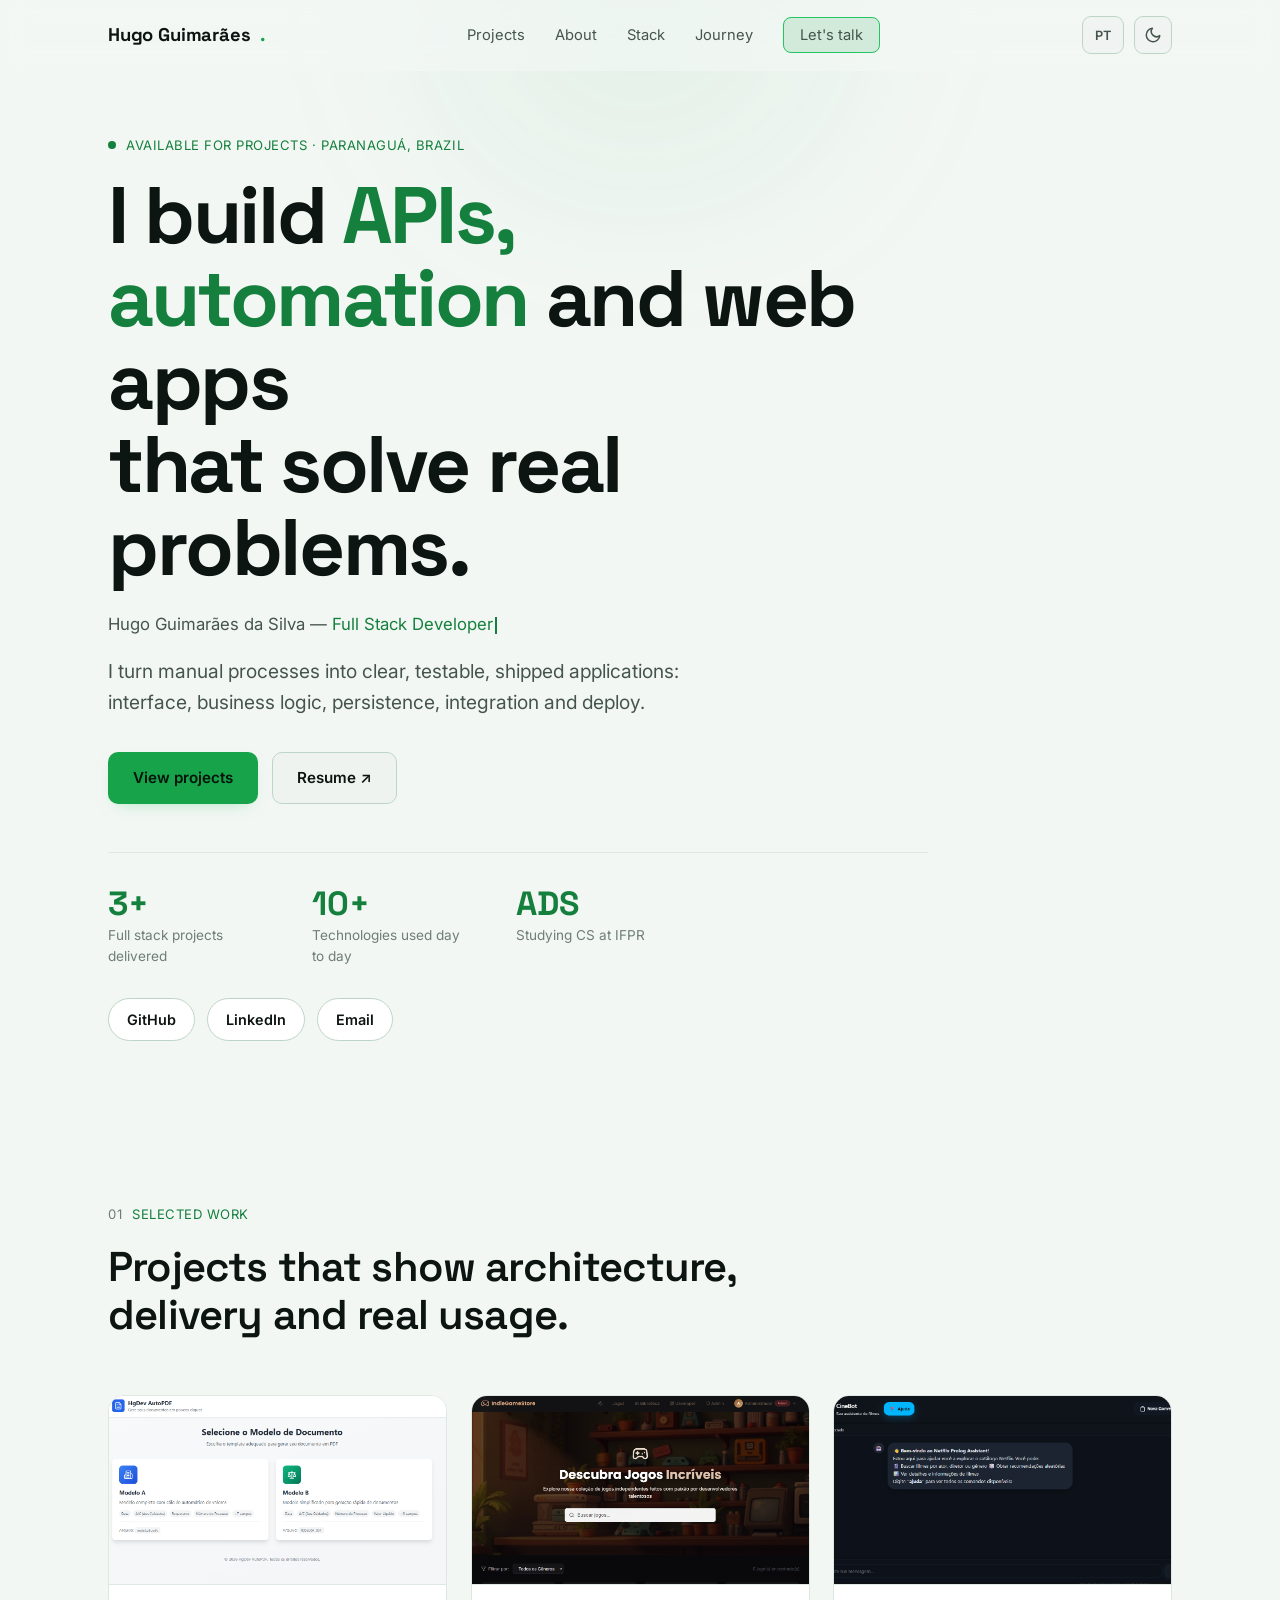
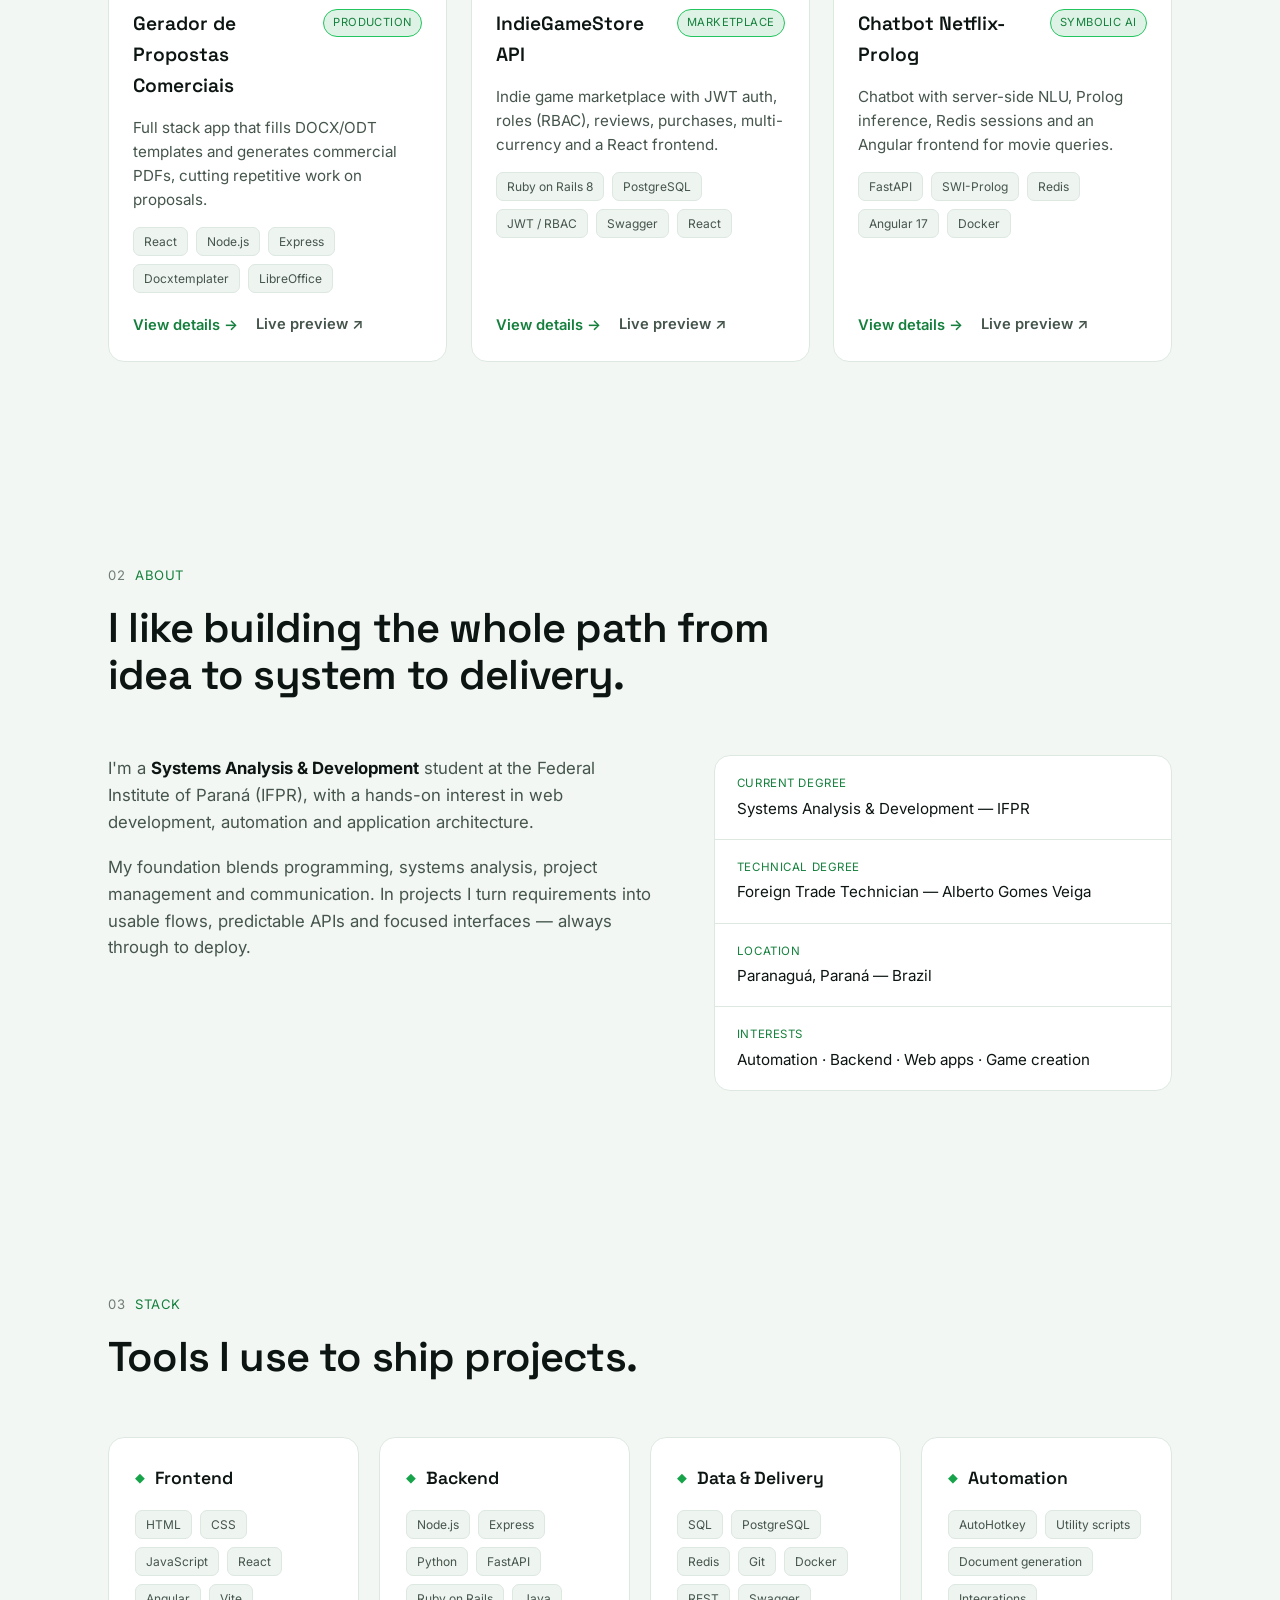
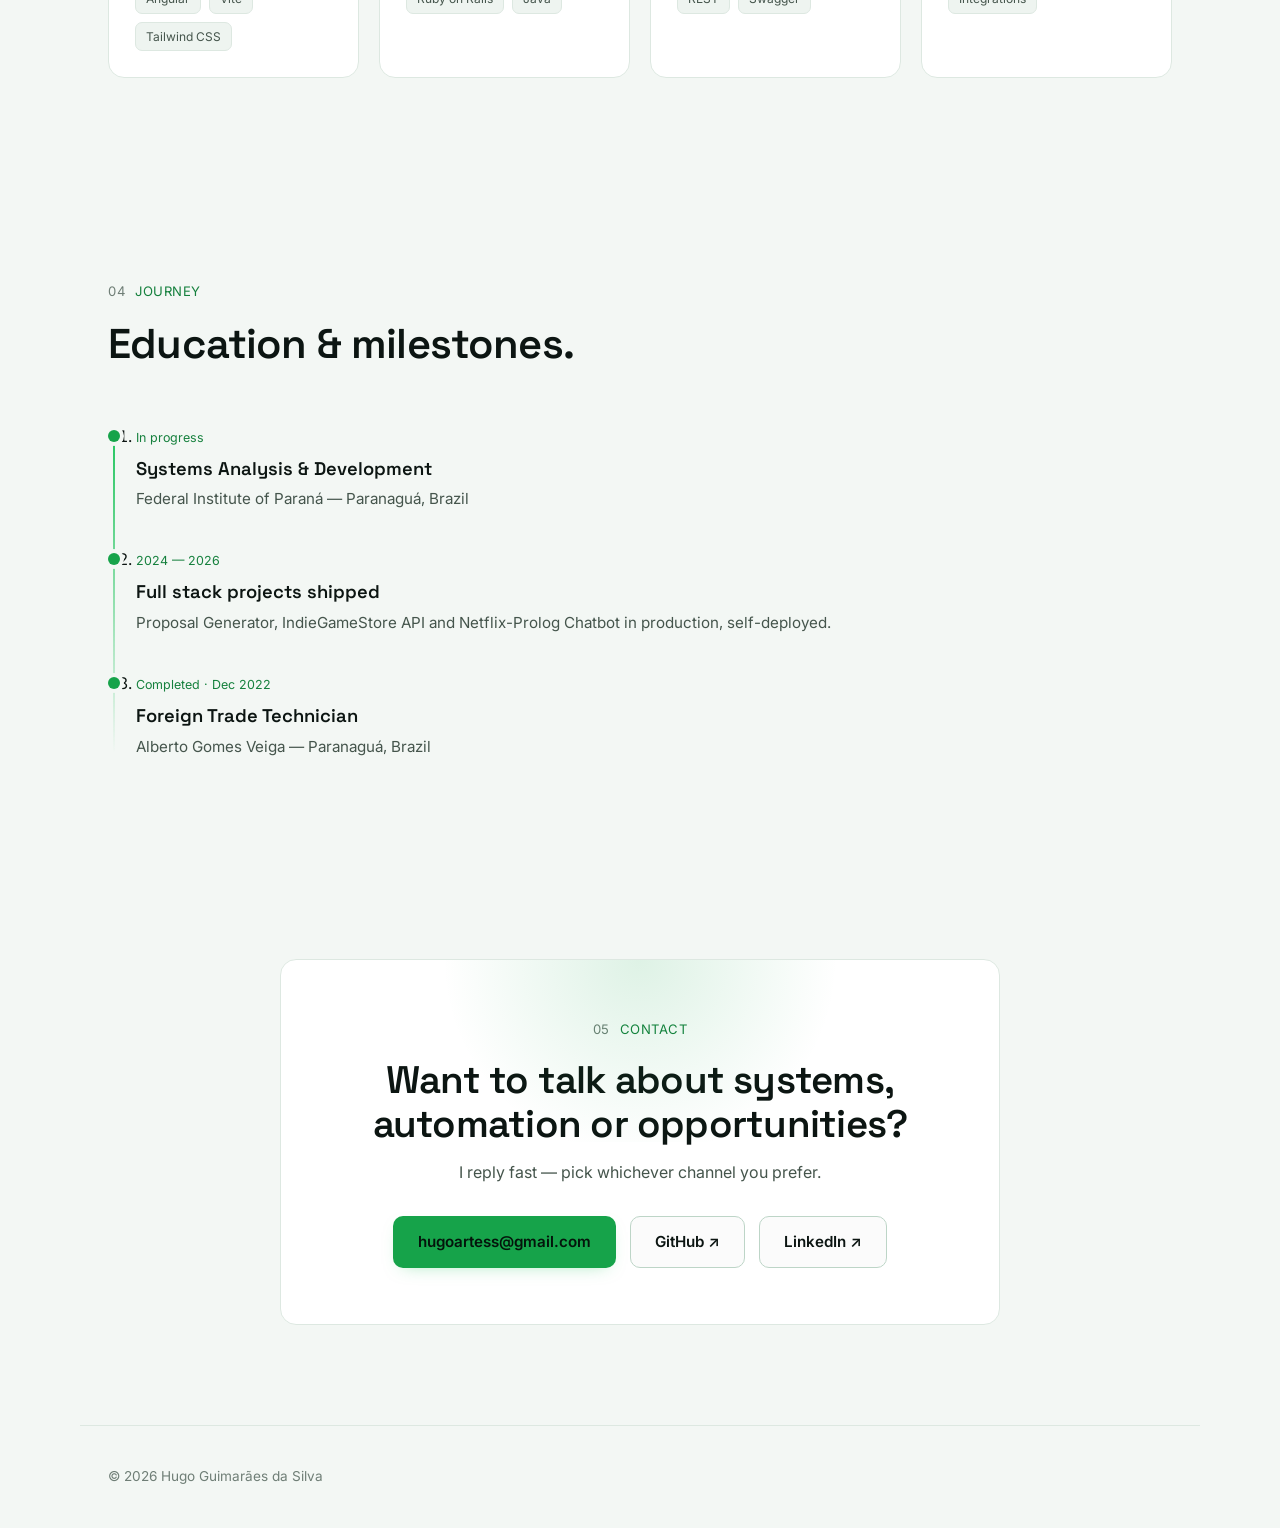
==== index.html @ 08455994 "feat: professional redesign — case studies, theme + i18n, refined visuals - Project case-study modal" ====
<!DOCTYPE html>
<html lang="pt-BR">
<head>
    <meta charset="UTF-8">
    <meta name="viewport" content="width=device-width, initial-scale=1.0">
    <meta name="description" content="Portfólio de Hugo Guimarães da Silva, desenvolvedor full stack focado em sistemas web, automação, APIs e projetos com arquitetura real e deploy.">
    <meta name="theme-color" content="#0a0f0c">
    <meta property="og:title" content="Hugo Guimarães da Silva | Full Stack Developer">
    <meta property="og:description" content="Sistemas web, automação de documentos, APIs e projetos completos com frontend, backend e deploy.">
    <meta property="og:type" content="website">
    <title>Hugo Guimarães da Silva | Full Stack Developer</title>
    <link rel="preconnect" href="https://fonts.googleapis.com">
    <link rel="preconnect" href="https://fonts.gstatic.com" crossorigin>
    <link href="https://fonts.googleapis.com/css2?family=Space+Grotesk:wght@400;500;600;700&family=Inter:wght@400;500;600;700&display=swap" rel="stylesheet">
    <link rel="stylesheet" href="style.css">
</head>
<body>
    <div class="scroll-progress" aria-hidden="true"></div>
    <div class="cursor-glow" aria-hidden="true"></div>
    <div class="bg-glow" aria-hidden="true"></div>

    <header class="site-header">
        <nav class="site-nav" aria-label="Navegação principal">
            <a class="brand" href="#inicio">
                Hugo Guimarães<span class="brand-accent">.</span>
            </a>
            <ul class="nav-links">
                <li><a href="#projetos" data-i18n="nav.projects">Projetos</a></li>
                <li><a href="#sobre" data-i18n="nav.about">Sobre</a></li>
                <li><a href="#stack" data-i18n="nav.stack">Stack</a></li>
                <li><a href="#trajetoria" data-i18n="nav.timeline">Trajetória</a></li>
                <li><a class="nav-cta" href="#contato" data-i18n="nav.contact">Vamos conversar</a></li>
            </ul>
            <div class="nav-controls">
                <button class="lang-toggle" aria-label="Mudar idioma">PT</button>
                <button class="theme-toggle" aria-label="Alternar tema">
                    <svg class="icon-sun" viewBox="0 0 24 24" width="18" height="18" fill="none" stroke="currentColor" stroke-width="2" stroke-linecap="round"><circle cx="12" cy="12" r="4"/><path d="M12 2v2M12 20v2M4.9 4.9l1.4 1.4M17.7 17.7l1.4 1.4M2 12h2M20 12h2M4.9 19.1l1.4-1.4M17.7 6.3l1.4-1.4"/></svg>
                    <svg class="icon-moon" viewBox="0 0 24 24" width="18" height="18" fill="none" stroke="currentColor" stroke-width="2" stroke-linecap="round" stroke-linejoin="round"><path d="M21 12.8A9 9 0 1111.2 3 7 7 0 0021 12.8z"/></svg>
                </button>
                <button class="nav-toggle" aria-label="Abrir menu" aria-expanded="false">
                    <span></span><span></span><span></span>
                </button>
            </div>
        </nav>
    </header>

    <main>
        <section id="inicio" class="hero">
            <div class="hero-inner">
                <p class="eyebrow reveal"><span class="status-dot"></span><span data-i18n="hero.eyebrow">Disponível para projetos · Paranaguá, PR</span></p>
                <h1 class="hero-title reveal" data-i18n="hero.title">Construo <span class="accent">APIs, automações</span> e aplicações web<br>que resolvem problemas reais.</h1>
                <p class="hero-role reveal">
                    <span data-i18n="hero.rolePrefix">Hugo Guimarães da Silva — </span><span class="typed" data-i18n-words="hero.roleWords"></span><span class="caret" aria-hidden="true"></span>
                </p>
                <p class="hero-lead reveal" data-i18n="hero.lead">
                    Transformo processos manuais em aplicações claras, testáveis e publicadas:
                    interface, regra de negócio, persistência, integração e deploy.
                </p>
                <div class="hero-actions reveal">
                    <a class="btn btn-primary" href="#projetos" data-i18n="hero.ctaProjects">Ver projetos</a>
                    <a class="btn btn-ghost" href="https://docs.google.com/document/d/1jc-6bOqhlyUAKrezHtoS9QtrOKDsIar5j3YH27Zg33w/edit?usp=sharing" target="_blank" rel="noopener noreferrer" data-i18n="hero.ctaResume">Currículo ↗</a>
                </div>
                <ul class="hero-stats reveal" aria-label="Resumo">
                    <li><strong data-count="3" data-suffix="+">3+</strong><span data-i18n="hero.stat1">Projetos full stack entregues</span></li>
                    <li><strong data-count="10" data-suffix="+">10+</strong><span data-i18n="hero.stat2">Tecnologias no dia a dia</span></li>
                    <li><strong>ADS</strong><span data-i18n="hero.stat3">Cursando no IFPR</span></li>
                </ul>
                <div class="hero-socials reveal" aria-label="Links profissionais">
                    <a href="https://github.com/HugoGsilva" target="_blank" rel="noopener noreferrer">GitHub</a>
                    <a href="https://linkedin.com/in/hugoGsilvaa" target="_blank" rel="noopener noreferrer">LinkedIn</a>
                    <a href="mailto:hugoartess@gmail.com" data-i18n="hero.email">E-mail</a>
                </div>
            </div>
        </section>

        <section id="projetos" class="work-section">
            <div class="section-intro reveal">
                <p class="eyebrow"><span class="num">01</span> <span data-i18n="projects.eyebrow">Trabalhos selecionados</span></p>
                <h2 data-i18n="projects.title">Projetos que mostram arquitetura, entrega e uso real.</h2>
            </div>

            <div class="work-grid">
                <article class="work-card reveal" data-tilt data-project="docx">
                    <div class="work-media">
                        <img src="docx.hugogsilva.png" alt="Interface do Gerador de Propostas Comerciais" loading="lazy">
                    </div>
                    <div class="work-body">
                        <div class="work-head">
                            <h3>Gerador de Propostas Comerciais</h3>
                            <span class="work-tag" data-i18n="projects.docx.tag">Produção</span>
                        </div>
                        <p data-i18n="projects.docx.desc">
                            Aplicação full stack que preenche modelos DOCX/ODT e gera PDFs comerciais,
                            reduzindo repetição operacional em propostas.
                        </p>
                        <ul class="tech-tags">
                            <li>React</li><li>Node.js</li><li>Express</li><li>Docxtemplater</li><li>LibreOffice</li>
                        </ul>
                        <div class="work-actions">
                            <button class="work-link work-details-btn" data-i18n="projects.details">Ver detalhes →</button>
                            <a class="work-link work-live" href="https://docx.hugogsilva.dev/" target="_blank" rel="noopener noreferrer" data-i18n="projects.live">Live preview ↗</a>
                        </div>
                    </div>
                </article>

                <article class="work-card reveal" data-tilt data-project="indie">
                    <div class="work-media">
                        <img src="loja.hugogsilva.dev.png" alt="Interface da IndieGameStore" loading="lazy">
                    </div>
                    <div class="work-body">
                        <div class="work-head">
                            <h3>IndieGameStore API</h3>
                            <span class="work-tag" data-i18n="projects.indie.tag">Marketplace</span>
                        </div>
                        <p data-i18n="projects.indie.desc">
                            Marketplace de jogos indie com autenticação JWT, papéis (RBAC), reviews,
                            compras, multi-moeda e frontend React.
                        </p>
                        <ul class="tech-tags">
                            <li>Ruby on Rails 8</li><li>PostgreSQL</li><li>JWT / RBAC</li><li>Swagger</li><li>React</li>
                        </ul>
                        <div class="work-actions">
                            <button class="work-link work-details-btn" data-i18n="projects.details">Ver detalhes →</button>
                            <a class="work-link work-live" href="https://loja.hugogsilva.dev/" target="_blank" rel="noopener noreferrer" data-i18n="projects.live">Live preview ↗</a>
                        </div>
                    </div>
                </article>

                <article class="work-card reveal" data-tilt data-project="chatbot">
                    <div class="work-media">
                        <img src="chatbot.png" alt="Interface do Chatbot Netflix-Prolog" loading="lazy">
                    </div>
                    <div class="work-body">
                        <div class="work-head">
                            <h3>Chatbot Netflix-Prolog</h3>
                            <span class="work-tag" data-i18n="projects.chatbot.tag">IA simbólica</span>
                        </div>
                        <p data-i18n="projects.chatbot.desc">
                            Chatbot com NLU no backend, inferência em Prolog, sessões em Redis e
                            frontend Angular para consultas sobre filmes.
                        </p>
                        <ul class="tech-tags">
                            <li>FastAPI</li><li>SWI-Prolog</li><li>Redis</li><li>Angular 17</li><li>Docker</li>
                        </ul>
                        <div class="work-actions">
                            <button class="work-link work-details-btn" data-i18n="projects.details">Ver detalhes →</button>
                            <a class="work-link work-live" href="https://chat.hugogsilva.dev/" target="_blank" rel="noopener noreferrer" data-i18n="projects.live">Live preview ↗</a>
                        </div>
                    </div>
                </article>
            </div>
        </section>

        <section id="sobre" class="about-section">
            <div class="section-intro reveal">
                <p class="eyebrow"><span class="num">02</span> <span data-i18n="about.eyebrow">Sobre</span></p>
                <h2 data-i18n="about.title">Gosto de construir o caminho inteiro entre ideia, sistema e entrega.</h2>
            </div>

            <div class="about-grid">
                <div class="about-copy reveal">
                    <p data-i18n="about.p1">
                        Sou estudante de <strong>Análise e Desenvolvimento de Sistemas</strong> no Instituto
                        Federal do Paraná, com interesse prático em desenvolvimento web, automação e
                        arquitetura de aplicações.
                    </p>
                    <p data-i18n="about.p2">
                        Minha base mistura programação, análise de sistemas, gerenciamento de projetos e
                        comunicação. Nos projetos, transformo requisitos em fluxos utilizáveis, APIs
                        previsíveis e interfaces objetivas — sempre até o deploy.
                    </p>
                </div>

                <dl class="facts-list reveal">
                    <div>
                        <dt data-i18n="about.fact1.t">Formação atual</dt>
                        <dd data-i18n="about.fact1.d">Análise e Desenvolvimento de Sistemas — IFPR</dd>
                    </div>
                    <div>
                        <dt data-i18n="about.fact2.t">Formação técnica</dt>
                        <dd data-i18n="about.fact2.d">Técnico em Comércio Exterior — Alberto Gomes Veiga</dd>
                    </div>
                    <div>
                        <dt data-i18n="about.fact3.t">Localização</dt>
                        <dd data-i18n="about.fact3.d">Paranaguá, Paraná — Brasil</dd>
                    </div>
                    <div>
                        <dt data-i18n="about.fact4.t">Interesses</dt>
                        <dd data-i18n="about.fact4.d">Automação · Backend · Web apps · Criação de jogos</dd>
                    </div>
                </dl>
            </div>
        </section>

        <section id="stack" class="stack-section">
            <div class="section-intro reveal">
                <p class="eyebrow"><span class="num">03</span> <span data-i18n="stack.eyebrow">Stack</span></p>
                <h2 data-i18n="stack.title">Ferramentas que uso para fazer projetos.</h2>
            </div>

            <div class="stack-grid">
                <article class="stack-card reveal">
                    <h3><span class="stack-icon">◆</span> Frontend</h3>
                    <ul class="tech-tags">
                        <li>HTML</li><li>CSS</li><li>JavaScript</li><li>React</li><li>Angular</li><li>Vite</li><li>Tailwind CSS</li>
                    </ul>
                </article>
                <article class="stack-card reveal">
                    <h3><span class="stack-icon">◆</span> Backend</h3>
                    <ul class="tech-tags">
                        <li>Node.js</li><li>Express</li><li>Python</li><li>FastAPI</li><li>Ruby on Rails</li><li>Java</li>
                    </ul>
                </article>
                <article class="stack-card reveal">
                    <h3><span class="stack-icon">◆</span> <span data-i18n="stack.data">Dados &amp; Entrega</span></h3>
                    <ul class="tech-tags">
                        <li>SQL</li><li>PostgreSQL</li><li>Redis</li><li>Git</li><li>Docker</li><li>REST</li><li>Swagger</li>
                    </ul>
                </article>
                <article class="stack-card reveal">
                    <h3><span class="stack-icon">◆</span> <span data-i18n="stack.automation">Automação</span></h3>
                    <ul class="tech-tags">
                        <li>AutoHotkey</li><li data-i18n="stack.scripts">Scripts utilitários</li><li data-i18n="stack.docgen">Geração de documentos</li><li data-i18n="stack.integrations">Integrações</li>
                    </ul>
                </article>
            </div>
        </section>

        <section id="trajetoria" class="timeline-section">
            <div class="section-intro reveal">
                <p class="eyebrow"><span class="num">04</span> <span data-i18n="timeline.eyebrow">Trajetória</span></p>
                <h2 data-i18n="timeline.title">Formação e marcos.</h2>
            </div>

            <ol class="timeline">
                <li class="reveal">
                    <span class="timeline-dot"></span>
                    <div class="timeline-period" data-i18n="timeline.t1.period">Cursando</div>
                    <h3 data-i18n="timeline.t1.title">Análise e Desenvolvimento de Sistemas</h3>
                    <p data-i18n="timeline.t1.desc">Instituto Federal do Paraná — Paranaguá, PR</p>
                </li>
                <li class="reveal">
                    <span class="timeline-dot"></span>
                    <div class="timeline-period" data-i18n="timeline.t2.period">2024 — 2026</div>
                    <h3 data-i18n="timeline.t2.title">Projetos full stack publicados</h3>
                    <p data-i18n="timeline.t2.desc">Gerador de Propostas, IndieGameStore API e Chatbot Netflix-Prolog em produção, com deploy próprio.</p>
                </li>
                <li class="reveal">
                    <span class="timeline-dot"></span>
                    <div class="timeline-period" data-i18n="timeline.t3.period">Concluído · Dez 2022</div>
                    <h3 data-i18n="timeline.t3.title">Técnico em Comércio Exterior</h3>
                    <p data-i18n="timeline.t3.desc">Alberto Gomes Veiga — Paranaguá, PR</p>
                </li>
            </ol>
        </section>

        <section id="contato" class="contact-section">
            <div class="contact-inner reveal">
                <p class="eyebrow"><span class="num">05</span> <span data-i18n="contact.eyebrow">Contato</span></p>
                <h2 data-i18n="contact.title">Quer conversar sobre sistemas, automação ou oportunidades?</h2>
                <p class="contact-lead" data-i18n="contact.lead">Respondo rápido — escolha o canal que preferir.</p>
                <div class="contact-links">
                    <a class="btn btn-primary" href="mailto:hugoartess@gmail.com">hugoartess@gmail.com</a>
                    <a class="btn btn-ghost" href="https://github.com/HugoGsilva" target="_blank" rel="noopener noreferrer">GitHub ↗</a>
                    <a class="btn btn-ghost" href="https://linkedin.com/in/hugoGsilvaa" target="_blank" rel="noopener noreferrer">LinkedIn ↗</a>
                </div>
            </div>
        </section>
    </main>

    <footer class="site-footer">
        <p data-i18n="footer.copy">© 2026 Hugo Guimarães da Silva</p>
    </footer>

    <div class="modal" id="project-modal" aria-hidden="true" role="dialog" aria-modal="true" aria-labelledby="modal-title">
        <div class="modal-backdrop" data-close></div>
        <div class="modal-panel" role="document">
            <button class="modal-close" data-close aria-label="Fechar">&times;</button>
            <div class="modal-content"></div>
        </div>
    </div>

    <script src="script.js"></script>
</body>
</html>
---- style.css ----
/* ============================================================
   Hugo G. Silva — Portfólio
   Tema escuro + acento verde. Mix de Tajmirul / Sagar / Harshit.
   ============================================================ */

:root {
    --bg:            #0c100e;
    --bg-soft:       #111715;
    --surface:       #151b19;
    --surface-2:     #1b2320;
    --border:        #242e2a;
    --border-strong: #31403a;

    --text:          #eaf0ec;
    --text-soft:     #aab6b0;
    --text-dim:      #717f78;

    --green:         #22c55e;
    --green-bright:  #4ade80;
    --green-deep:    #16a34a;
    --green-glow:    rgba(34, 197, 94, 0.13);

    --header-bg:     rgba(7, 9, 10, 0.6);
    --header-bg-on:  rgba(7, 9, 10, 0.85);
    --ghost-bg:      rgba(255, 255, 255, 0.02);
    --card-shadow:   rgba(0, 0, 0, 0.8);

    --radius:        16px;
    --radius-sm:     10px;
    --maxw:          1120px;
    --ease:          cubic-bezier(0.22, 1, 0.36, 1);

    --font-display:  "Space Grotesk", system-ui, sans-serif;
    --font-body:     "Inter", system-ui, sans-serif;
    --font-mono:     "JetBrains Mono", ui-monospace, monospace;
}

/* ---------- Light theme ---------- */
:root[data-theme="light"] {
    --bg:            #f3f7f4;
    --bg-soft:       #ffffff;
    --surface:       #ffffff;
    --surface-2:     #eef4f0;
    --border:        #dde8e1;
    --border-strong: #bdd5c7;

    --text:          #0c1512;
    --text-soft:     #45554c;
    --text-dim:      #6f7e76;

    --green:         #16a34a;
    --green-bright:  #15803d;
    --green-deep:    #22c55e;
    --green-glow:    rgba(22, 163, 74, 0.14);

    --header-bg:     rgba(243, 247, 244, 0.65);
    --header-bg-on:  rgba(243, 247, 244, 0.9);
    --ghost-bg:      rgba(0, 0, 0, 0.015);
    --card-shadow:   rgba(20, 50, 35, 0.16);
}
:root[data-theme="light"] .hero-title .accent {
    -webkit-text-fill-color: initial;
    background: none;
    color: var(--green-bright);
}
:root { color-scheme: dark; }
:root[data-theme="light"] { color-scheme: light; }

* { margin: 0; padding: 0; box-sizing: border-box; }

html { scroll-behavior: smooth; scroll-padding-top: 90px; }

body {
    font-family: var(--font-body);
    background: var(--bg);
    color: var(--text);
    line-height: 1.6;
    -webkit-font-smoothing: antialiased;
    overflow-x: hidden;
    transition: background 0.4s ease, color 0.4s ease;
}

a { color: inherit; text-decoration: none; }
img { display: block; max-width: 100%; }
ul { list-style: none; }

::selection { background: var(--green); color: #04140b; }

/* ---------- Background decorations ---------- */
.bg-glow {
    position: fixed;
    top: -30vh; left: 50%;
    transform: translateX(-50%);
    width: 70vw; height: 60vh;
    z-index: -1;
    background: radial-gradient(circle, var(--green-glow) 0%, transparent 65%);
    filter: blur(60px);
    opacity: 0.55;
    pointer-events: none;
}

/* ---------- Layout helpers ---------- */
section {
    max-width: var(--maxw);
    margin: 0 auto;
    padding: 100px 28px;
}

.eyebrow {
    font-family: var(--font-body);
    font-size: 0.82rem;
    letter-spacing: 0.04em;
    color: var(--green-bright);
    text-transform: uppercase;
    display: inline-flex;
    align-items: center;
    gap: 10px;
    margin-bottom: 18px;
}
.eyebrow .num { color: var(--text-dim); }

.status-dot {
    width: 8px; height: 8px;
    border-radius: 50%;
    background: var(--green-bright);
    box-shadow: 0 0 0 0 var(--green);
    animation: pulse 2.2s infinite;
}
@keyframes pulse {
    0%   { box-shadow: 0 0 0 0 rgba(74, 222, 128, 0.6); }
    70%  { box-shadow: 0 0 0 9px rgba(74, 222, 128, 0); }
    100% { box-shadow: 0 0 0 0 rgba(74, 222, 128, 0); }
}

.section-intro { max-width: 720px; margin-bottom: 56px; }
.section-intro h2 {
    font-family: var(--font-display);
    font-size: clamp(1.7rem, 4vw, 2.6rem);
    font-weight: 600;
    line-height: 1.15;
    letter-spacing: -0.02em;
}

/* ---------- Buttons ---------- */
.btn {
    display: inline-flex;
    align-items: center;
    justify-content: center;
    gap: 8px;
    padding: 13px 24px;
    border-radius: var(--radius-sm);
    font-weight: 600;
    font-size: 0.95rem;
    transition: transform 0.25s var(--ease), background 0.25s, border-color 0.25s, box-shadow 0.25s;
    border: 1px solid transparent;
    cursor: pointer;
}
.btn-primary {
    background: var(--green);
    color: #04140b;
    box-shadow: 0 6px 18px -10px rgba(34, 197, 94, 0.5);
}
.btn-primary:hover {
    background: var(--green-bright);
    transform: translateY(-2px);
    box-shadow: 0 10px 24px -12px rgba(34, 197, 94, 0.55);
}
.btn-ghost {
    border-color: var(--border-strong);
    color: var(--text);
    background: var(--ghost-bg);
}
.btn-ghost:hover {
    border-color: var(--green);
    color: var(--green-bright);
    transform: translateY(-2px);
}

/* ---------- Header / Nav ---------- */
.site-header {
    position: sticky;
    top: 0;
    z-index: 50;
    backdrop-filter: blur(14px);
    background: var(--header-bg);
    border-bottom: 1px solid transparent;
    transition: border-color 0.3s, background 0.3s;
}
.site-header.scrolled {
    border-bottom-color: var(--border);
    background: var(--header-bg-on);
}
.site-nav {
    max-width: var(--maxw);
    margin: 0 auto;
    padding: 16px 28px;
    display: flex;
    align-items: center;
    justify-content: space-between;
}
.brand {
    font-family: var(--font-display);
    font-weight: 700;
    font-size: 1.15rem;
    display: inline-flex;
    align-items: center;
    gap: 10px;
    letter-spacing: -0.01em;
}
.brand-mark {
    font-family: var(--font-body);
    color: var(--green);
    font-size: 0.95rem;
    border: 1px solid var(--border-strong);
    border-radius: 8px;
    padding: 2px 8px;
}
.brand-accent { color: var(--green); }

.nav-links {
    display: flex;
    align-items: center;
    gap: 30px;
}
.nav-links a {
    font-size: 0.92rem;
    color: var(--text-soft);
    transition: color 0.2s;
    position: relative;
}
.nav-links a:not(.nav-cta)::after {
    content: "";
    position: absolute;
    left: 0; bottom: -5px;
    width: 0; height: 2px;
    background: var(--green);
    transition: width 0.3s var(--ease);
}
.nav-links a:not(.nav-cta):hover,
.nav-links a:not(.nav-cta).active { color: var(--text); }
.nav-links a:not(.nav-cta):hover::after,
.nav-links a:not(.nav-cta).active::after { width: 100%; }
.nav-cta {
    padding: 8px 16px;
    border: 1px solid var(--green-deep);
    border-radius: 8px;
    color: var(--green-bright);
    background: var(--green-glow);
}
.nav-cta:hover { background: var(--green); color: #04140b; }

.nav-controls {
    display: flex;
    align-items: center;
    gap: 10px;
}
.lang-toggle,
.theme-toggle {
    display: inline-flex;
    align-items: center;
    justify-content: center;
    height: 38px;
    border: 1px solid var(--border-strong);
    background: var(--ghost-bg);
    color: var(--text-soft);
    border-radius: 9px;
    cursor: pointer;
    transition: color 0.2s, border-color 0.2s, background 0.2s, transform 0.2s;
    font-family: var(--font-body);
}
.lang-toggle { width: 42px; font-size: 0.8rem; font-weight: 600; letter-spacing: 0.03em; }
.theme-toggle { width: 38px; }
.lang-toggle:hover,
.theme-toggle:hover {
    color: var(--green-bright);
    border-color: var(--green);
    transform: translateY(-2px);
}
.theme-toggle svg { display: block; }
.icon-moon { display: none; }
:root[data-theme="light"] .icon-sun { display: none; }
:root[data-theme="light"] .icon-moon { display: block; }

.nav-toggle {
    display: none;
    flex-direction: column;
    gap: 5px;
    background: none;
    border: 0;
    cursor: pointer;
    padding: 6px;
}
.nav-toggle span {
    width: 24px; height: 2px;
    background: var(--text);
    border-radius: 2px;
    transition: transform 0.3s, opacity 0.3s;
}

/* ---------- Hero ---------- */
.hero {
    min-height: calc(100vh - 70px);
    display: flex;
    align-items: center;
    padding-top: 60px;
    padding-bottom: 60px;
}
.hero-inner { max-width: 820px; }
.hero-title {
    font-family: var(--font-display);
    font-weight: 700;
    font-size: clamp(2.6rem, 7vw, 5rem);
    line-height: 1.04;
    letter-spacing: -0.03em;
    margin-bottom: 22px;
}
.hero-title .accent {
    color: var(--green);
    position: relative;
    background: linear-gradient(120deg, var(--green-bright), var(--green-deep));
    -webkit-background-clip: text;
    background-clip: text;
    -webkit-text-fill-color: transparent;
}
.hero-role {
    font-family: var(--font-body);
    font-size: clamp(0.9rem, 2vw, 1.05rem);
    color: var(--text-soft);
    margin-bottom: 18px;
}
.hero-lead {
    font-size: clamp(1rem, 2.2vw, 1.2rem);
    color: var(--text-soft);
    max-width: 620px;
    margin-bottom: 34px;
}
.hero-actions {
    display: flex;
    gap: 14px;
    flex-wrap: wrap;
    margin-bottom: 48px;
}
.hero-stats {
    display: flex;
    gap: 44px;
    flex-wrap: wrap;
    padding-top: 34px;
    border-top: 1px solid var(--border);
    margin-bottom: 30px;
}
.hero-stats li { display: flex; flex-direction: column; gap: 4px; }
.hero-stats strong {
    font-family: var(--font-display);
    font-size: 2.1rem;
    font-weight: 700;
    color: var(--green-bright);
    line-height: 1;
}
.hero-stats span {
    font-size: 0.85rem;
    color: var(--text-dim);
    max-width: 160px;
}
.hero-socials {
    display: flex;
    gap: 12px;
    flex-wrap: wrap;
}
.hero-socials a {
    font-size: 0.9rem;
    font-weight: 600;
    color: var(--text);
    padding: 9px 18px;
    border: 1px solid var(--border-strong);
    border-radius: 100px;
    background: var(--surface);
    transition: color 0.2s, border-color 0.2s, background 0.2s, transform 0.2s;
}
.hero-socials a:hover {
    color: var(--green-bright);
    border-color: var(--green);
    background: var(--surface-2);
    transform: translateY(-2px);
}

/* ---------- Projects ---------- */
.work-grid {
    display: grid;
    grid-template-columns: repeat(auto-fit, minmax(330px, 1fr));
    gap: 24px;
}
.work-card {
    background: var(--surface);
    border: 1px solid var(--border);
    border-radius: var(--radius);
    overflow: hidden;
    display: flex;
    flex-direction: column;
    transition: transform 0.4s var(--ease), border-color 0.4s, box-shadow 0.4s;
}
.work-card:hover {
    transform: translateY(-6px);
    border-color: var(--border-strong);
    box-shadow: 0 24px 48px -24px var(--card-shadow), 0 0 0 1px var(--green-glow);
}
.work-media {
    position: relative;
    aspect-ratio: 16 / 9;
    overflow: hidden;
    border-bottom: 1px solid var(--border);
    background: var(--bg-soft);
}
.work-media img {
    width: 100%; height: 100%;
    object-fit: cover;
    object-position: top center;
    transition: transform 0.6s var(--ease);
}
.work-card:hover .work-media img { transform: scale(1.05); }
.work-body {
    padding: 24px;
    display: flex;
    flex-direction: column;
    gap: 14px;
    flex: 1;
}
.work-head {
    display: flex;
    align-items: flex-start;
    justify-content: space-between;
    gap: 12px;
}
.work-head h3 {
    font-family: var(--font-display);
    font-size: 1.2rem;
    font-weight: 600;
}
.work-tag {
    font-family: var(--font-body);
    font-size: 0.7rem;
    text-transform: uppercase;
    letter-spacing: 0.04em;
    color: var(--green-bright);
    background: var(--green-glow);
    border: 1px solid var(--green-deep);
    padding: 4px 9px;
    border-radius: 100px;
    white-space: nowrap;
}
.work-body p { color: var(--text-soft); font-size: 0.95rem; }

.tech-tags {
    display: flex;
    flex-wrap: wrap;
    gap: 8px;
}
.tech-tags li {
    font-family: var(--font-body);
    font-size: 0.75rem;
    color: var(--text-soft);
    background: var(--surface-2);
    border: 1px solid var(--border);
    padding: 4px 10px;
    border-radius: 7px;
}
.work-actions {
    margin-top: auto;
    padding-top: 6px;
    display: flex;
    align-items: center;
    gap: 18px;
    flex-wrap: wrap;
}
.work-link {
    font-weight: 600;
    font-size: 0.92rem;
    color: var(--green-bright);
    transition: color 0.2s, opacity 0.2s;
}
.work-link:hover { color: var(--green); }
.work-details-btn {
    background: none;
    border: 0;
    cursor: pointer;
    font-family: var(--font-body);
    padding: 0;
}
.work-live { color: var(--text-soft); }
.work-live:hover { color: var(--green-bright); }

/* ---------- About ---------- */
.about-grid {
    display: grid;
    grid-template-columns: 1.2fr 1fr;
    gap: 56px;
    align-items: start;
}
.about-copy p { color: var(--text-soft); margin-bottom: 18px; font-size: 1.05rem; }
.about-copy strong { color: var(--text); }
.facts-list {
    display: grid;
    gap: 0;
    border: 1px solid var(--border);
    border-radius: var(--radius);
    overflow: hidden;
    background: var(--surface);
}
.facts-list > div {
    padding: 18px 22px;
    border-bottom: 1px solid var(--border);
}
.facts-list > div:last-child { border-bottom: 0; }
.facts-list dt {
    font-family: var(--font-body);
    font-size: 0.72rem;
    text-transform: uppercase;
    letter-spacing: 0.05em;
    color: var(--green-bright);
    margin-bottom: 4px;
}
.facts-list dd { color: var(--text); font-size: 0.95rem; }

/* ---------- Stack ---------- */
.stack-grid {
    display: grid;
    grid-template-columns: repeat(auto-fit, minmax(250px, 1fr));
    gap: 20px;
}
.stack-card {
    background: var(--surface);
    border: 1px solid var(--border);
    border-radius: var(--radius);
    padding: 26px;
    transition: transform 0.35s var(--ease), border-color 0.35s;
}
.stack-card:hover { transform: translateY(-4px); border-color: var(--border-strong); }
.stack-card h3 {
    font-family: var(--font-display);
    font-size: 1.1rem;
    font-weight: 600;
    margin-bottom: 18px;
    display: flex;
    align-items: center;
    gap: 10px;
}
.stack-icon { color: var(--green); font-size: 0.8rem; }

/* ---------- Timeline ---------- */
.timeline {
    position: relative;
    padding-left: 28px;
    display: grid;
    gap: 36px;
}
.timeline::before {
    content: "";
    position: absolute;
    left: 5px; top: 6px; bottom: 6px;
    width: 2px;
    background: linear-gradient(var(--green-deep), transparent);
}
.timeline li { position: relative; }
.timeline-dot {
    position: absolute;
    left: -28px; top: 6px;
    width: 12px; height: 12px;
    border-radius: 50%;
    background: var(--green);
    box-shadow: 0 0 0 4px var(--bg);
}
.timeline-period {
    font-family: var(--font-body);
    font-size: 0.78rem;
    color: var(--green-bright);
    margin-bottom: 6px;
}
.timeline h3 {
    font-family: var(--font-display);
    font-size: 1.15rem;
    font-weight: 600;
    margin-bottom: 4px;
}
.timeline p { color: var(--text-soft); font-size: 0.95rem; }

/* ---------- Contact ---------- */
.contact-section { text-align: center; }
.contact-inner {
    max-width: 720px;
    margin: 0 auto;
    background: var(--surface);
    border: 1px solid var(--border);
    border-radius: var(--radius);
    padding: 56px 36px;
    position: relative;
    overflow: hidden;
}
.contact-inner::before {
    content: "";
    position: absolute;
    top: -50%; left: 50%;
    transform: translateX(-50%);
    width: 60%; height: 100%;
    background: radial-gradient(circle, var(--green-glow), transparent 70%);
    pointer-events: none;
}
.contact-inner .eyebrow { justify-content: center; }
.contact-inner h2 {
    font-family: var(--font-display);
    font-size: clamp(1.6rem, 4vw, 2.4rem);
    font-weight: 600;
    letter-spacing: -0.02em;
    line-height: 1.15;
    margin-bottom: 14px;
}
.contact-lead { color: var(--text-soft); margin-bottom: 30px; }
.contact-links {
    display: flex;
    gap: 14px;
    flex-wrap: wrap;
    justify-content: center;
}

/* ---------- Footer ---------- */
.site-footer {
    max-width: var(--maxw);
    margin: 0 auto;
    padding: 40px 28px;
    border-top: 1px solid var(--border);
    display: flex;
    justify-content: space-between;
    flex-wrap: wrap;
    gap: 10px;
    color: var(--text-dim);
    font-size: 0.85rem;
}
.footer-note { color: var(--text-dim); }

/* ---------- Project modal ---------- */
.modal {
    position: fixed;
    inset: 0;
    z-index: 200;
    display: flex;
    align-items: center;
    justify-content: center;
    padding: 24px;
    opacity: 0;
    visibility: hidden;
    transition: opacity 0.3s ease, visibility 0.3s ease;
}
.modal.open { opacity: 1; visibility: visible; }
.modal-backdrop {
    position: absolute;
    inset: 0;
    background: rgba(2, 6, 4, 0.7);
    backdrop-filter: blur(6px);
}
.modal-panel {
    position: relative;
    width: min(720px, 100%);
    max-height: 86vh;
    overflow-y: auto;
    background: var(--bg-soft);
    border: 1px solid var(--border-strong);
    border-radius: var(--radius);
    padding: 38px;
    transform: translateY(20px) scale(0.98);
    transition: transform 0.35s var(--ease);
    box-shadow: 0 40px 80px -30px rgba(0, 0, 0, 0.7);
}
.modal.open .modal-panel { transform: none; }
.modal-close {
    position: absolute;
    top: 16px; right: 18px;
    width: 38px; height: 38px;
    border-radius: 50%;
    border: 1px solid var(--border);
    background: var(--surface);
    color: var(--text-soft);
    font-size: 1.5rem;
    line-height: 1;
    cursor: pointer;
    transition: color 0.2s, border-color 0.2s, transform 0.2s;
}
.modal-close:hover { color: var(--green-bright); border-color: var(--green); transform: rotate(90deg); }
.modal-content .modal-tag {
    font-family: var(--font-body);
    font-size: 0.72rem;
    text-transform: uppercase;
    letter-spacing: 0.05em;
    color: var(--green-bright);
}
.modal-content h2 {
    font-family: var(--font-display);
    font-size: clamp(1.5rem, 4vw, 2rem);
    font-weight: 600;
    letter-spacing: -0.02em;
    margin: 6px 0 18px;
}
.modal-block { margin-bottom: 22px; }
.modal-block h4 {
    font-family: var(--font-body);
    font-size: 0.78rem;
    text-transform: uppercase;
    letter-spacing: 0.05em;
    color: var(--green-bright);
    margin-bottom: 8px;
}
.modal-block p { color: var(--text-soft); }
.modal-block ul { display: grid; gap: 7px; }
.modal-block ul li {
    color: var(--text-soft);
    padding-left: 20px;
    position: relative;
}
.modal-block ul li::before {
    content: "▸";
    position: absolute;
    left: 0;
    color: var(--green);
}
.modal-tech { display: flex; flex-wrap: wrap; gap: 8px; }
.modal-tech li {
    font-family: var(--font-body);
    font-size: 0.75rem;
    color: var(--text-soft);
    background: var(--surface-2);
    border: 1px solid var(--border);
    padding: 4px 10px;
    border-radius: 7px;
    padding-left: 10px;
}
.modal-tech li::before { content: none; }
.modal-cta { margin-top: 8px; }
body.modal-open { overflow: hidden; }

/* ---------- Scroll progress bar ---------- */
.scroll-progress {
    position: fixed;
    top: 0; left: 0;
    height: 3px;
    width: 0%;
    z-index: 100;
    background: linear-gradient(90deg, var(--green-deep), var(--green));
    transition: width 0.1s linear;
}

/* ---------- Cursor spotlight ---------- */
.cursor-glow {
    position: fixed;
    top: 0; left: 0;
    width: 480px; height: 480px;
    border-radius: 50%;
    z-index: -1;
    pointer-events: none;
    background: radial-gradient(circle, var(--green-glow) 0%, transparent 65%);
    transform: translate3d(-50%, -50%, 0);
    opacity: 0;
    transition: opacity 0.4s ease;
    will-change: left, top;
}
body.cursor-active .cursor-glow { opacity: 1; }

/* ---------- Typed role + caret ---------- */
.caret {
    display: inline-block;
    width: 2px;
    height: 1.05em;
    background: var(--green-bright);
    margin-left: 2px;
    vertical-align: text-bottom;
    animation: blink 1s steps(1) infinite;
}
@keyframes blink { 50% { opacity: 0; } }
.typed { color: var(--green-bright); }

/* ---------- Card 3D tilt ---------- */
.work-grid { perspective: 1200px; }
.work-card[data-tilt] {
    transform-style: preserve-3d;
    will-change: transform;
}

/* ---------- Scroll reveal ---------- */
.reveal {
    opacity: 0;
    transform: translateY(24px);
    transition: opacity 0.7s var(--ease), transform 0.7s var(--ease);
}
.reveal.is-visible {
    opacity: 1;
    transform: none;
}

/* ---------- Responsive ---------- */
@media (max-width: 860px) {
    .about-grid { grid-template-columns: 1fr; gap: 32px; }
    section { padding: 80px 22px; }
}

@media (max-width: 680px) {
    .nav-toggle { display: flex; }
    .nav-links {
        position: fixed;
        inset: 70px 0 auto 0;
        flex-direction: column;
        align-items: stretch;
        gap: 0;
        background: var(--bg-soft);
        border-bottom: 1px solid var(--border);
        padding: 12px 22px 22px;
        transform: translateY(-130%);
        transition: transform 0.4s var(--ease);
    }
    .nav-links.open { transform: translateY(0); }
    .nav-links li { border-bottom: 1px solid var(--border); }
    .nav-links li:last-child { border-bottom: 0; padding-top: 12px; }
    .nav-links a:not(.nav-cta) { display: block; padding: 14px 0; }
    .nav-cta { display: inline-block; text-align: center; }
    .nav-toggle[aria-expanded="true"] span:nth-child(1) { transform: translateY(7px) rotate(45deg); }
    .nav-toggle[aria-expanded="true"] span:nth-child(2) { opacity: 0; }
    .nav-toggle[aria-expanded="true"] span:nth-child(3) { transform: translateY(-7px) rotate(-45deg); }

    .hero-stats { gap: 28px; }
    .hero-stats strong { font-size: 1.7rem; }
}

@media (prefers-reduced-motion: reduce) {
    * { animation: none !important; transition: none !important; }
    .reveal { opacity: 1; transform: none; }
    html { scroll-behavior: auto; }
}
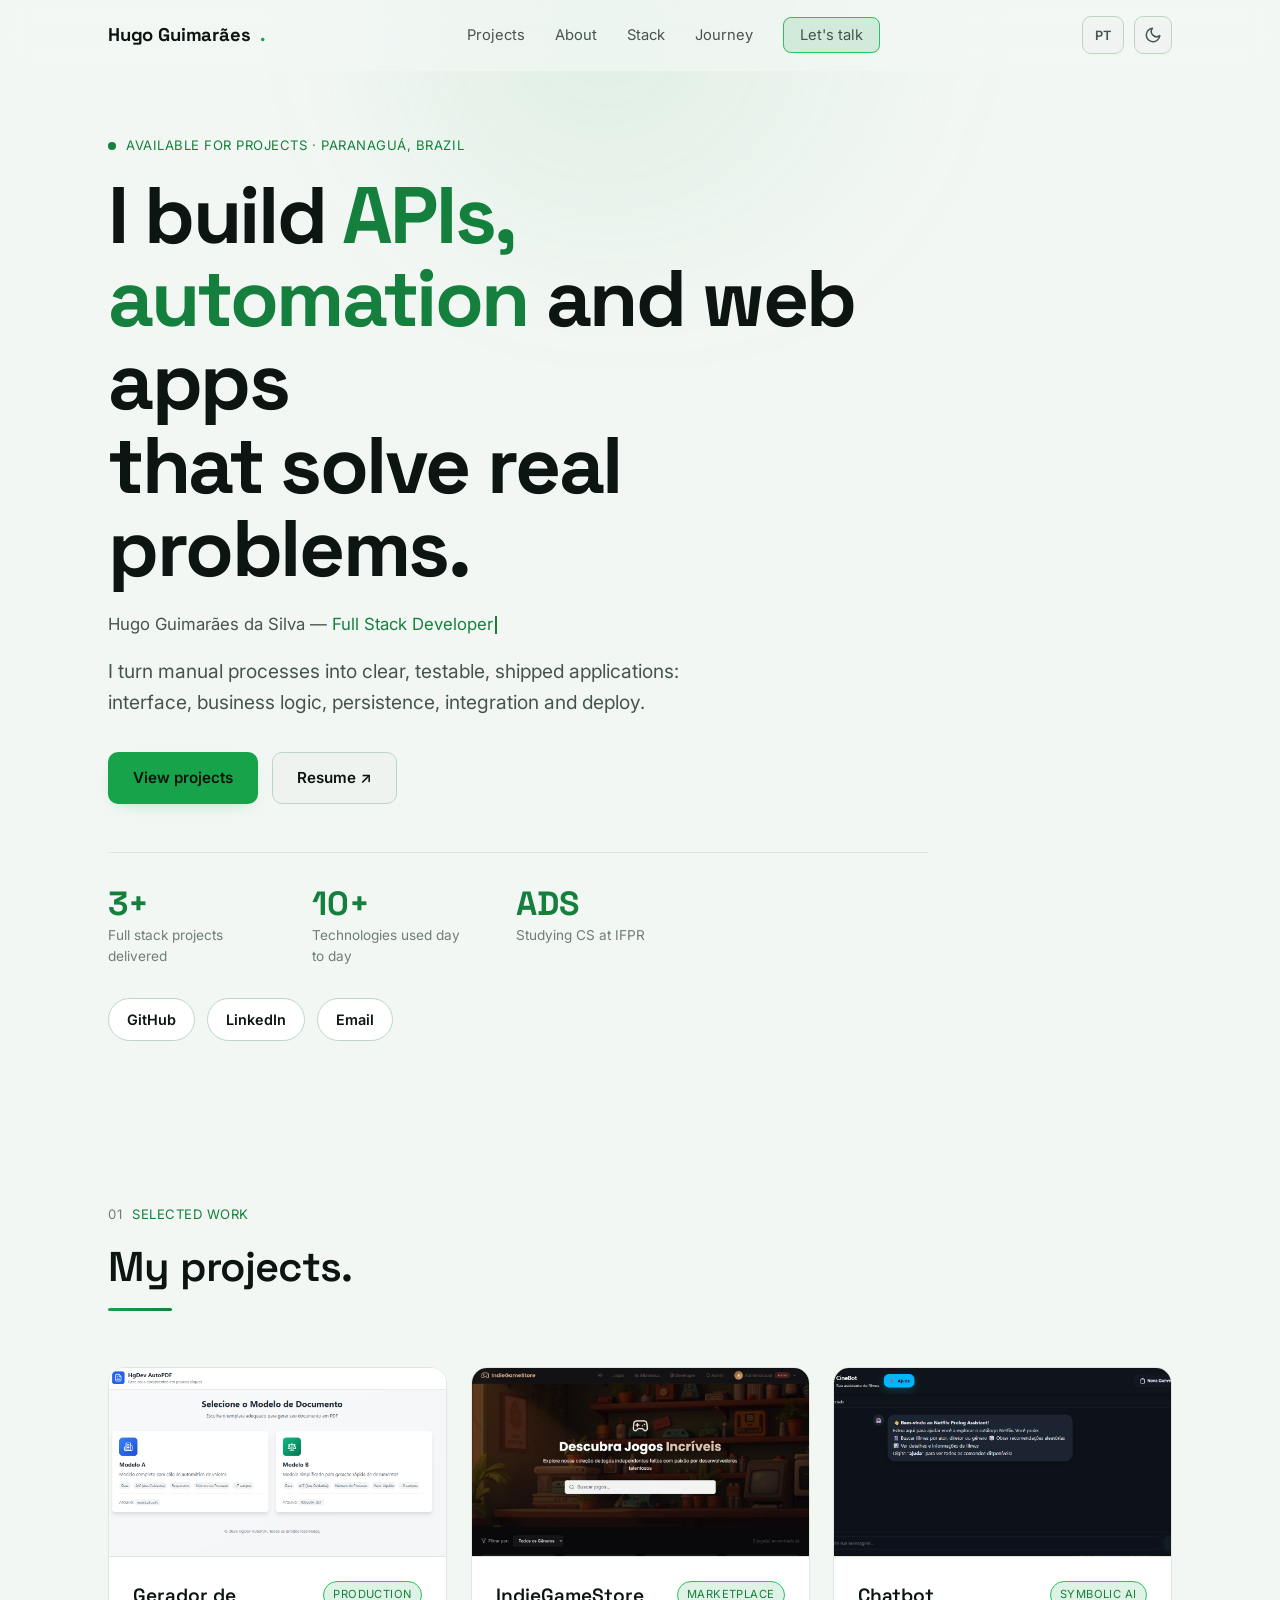
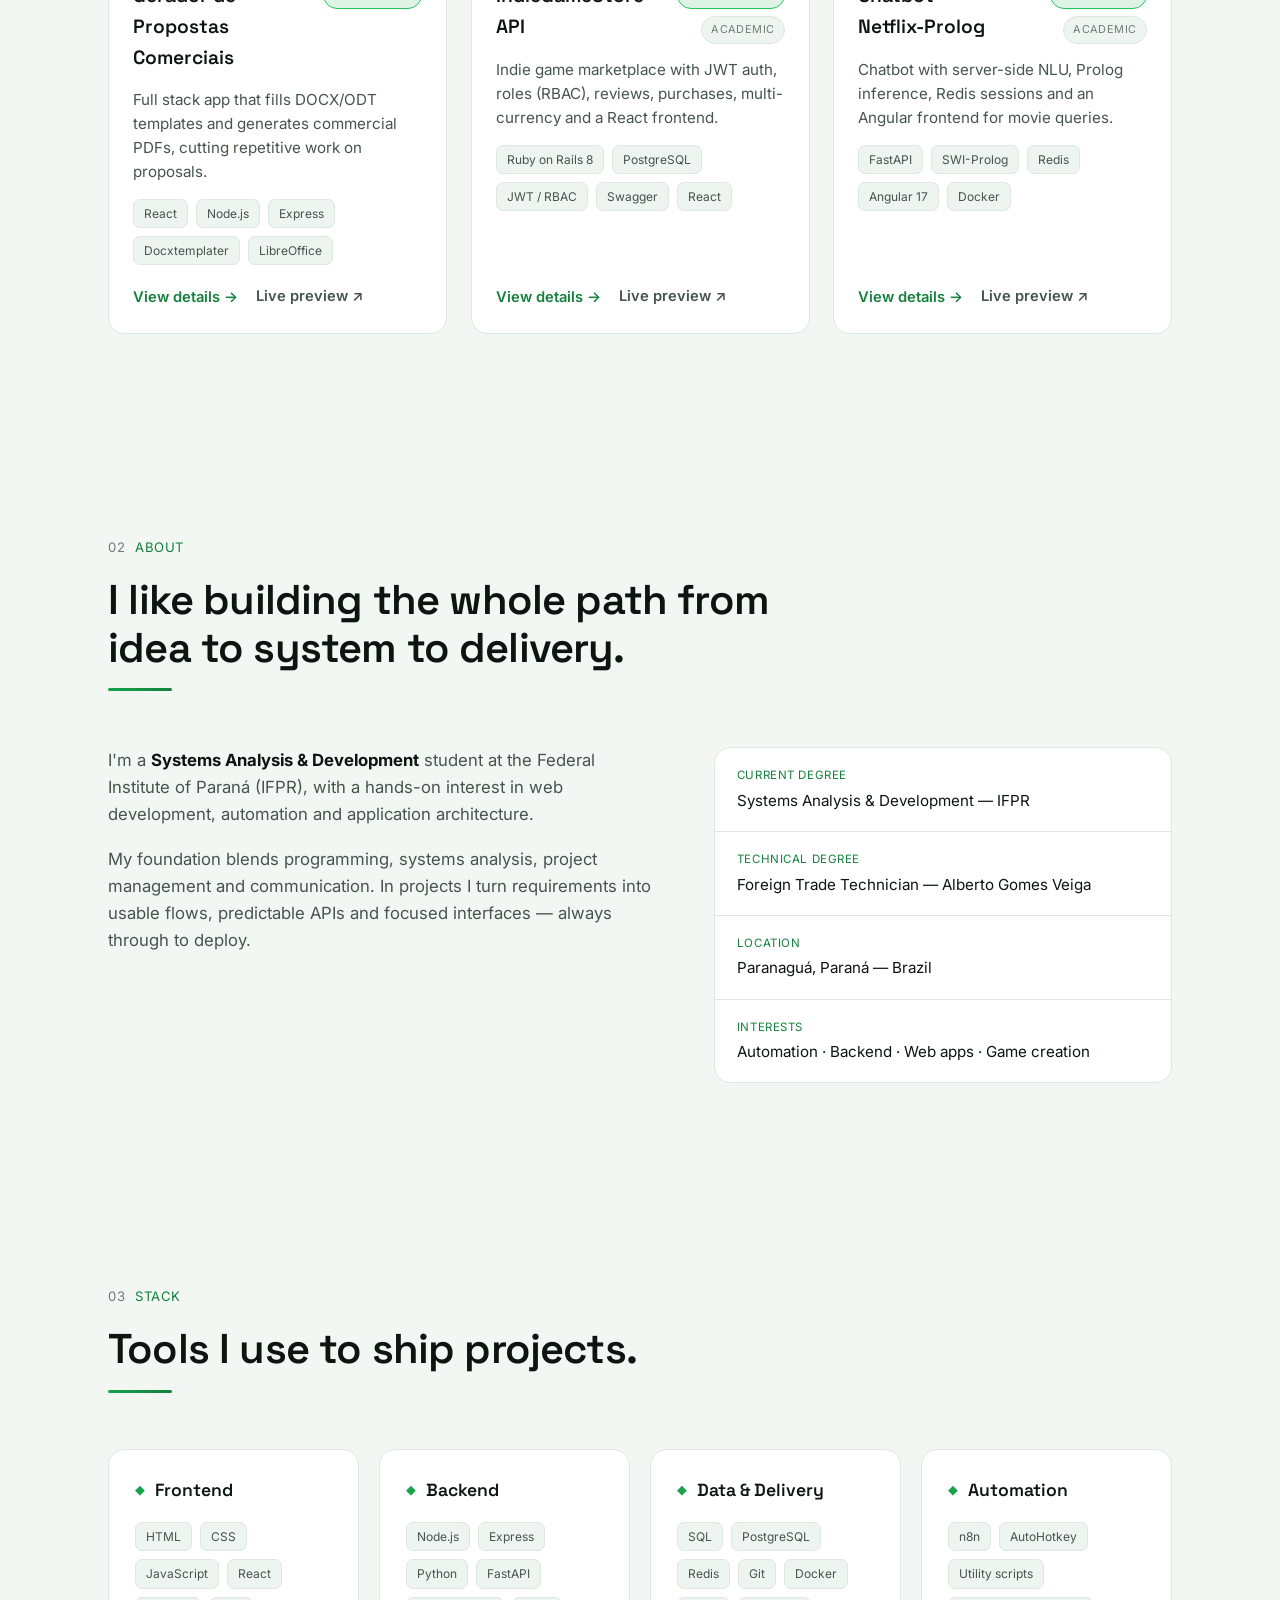
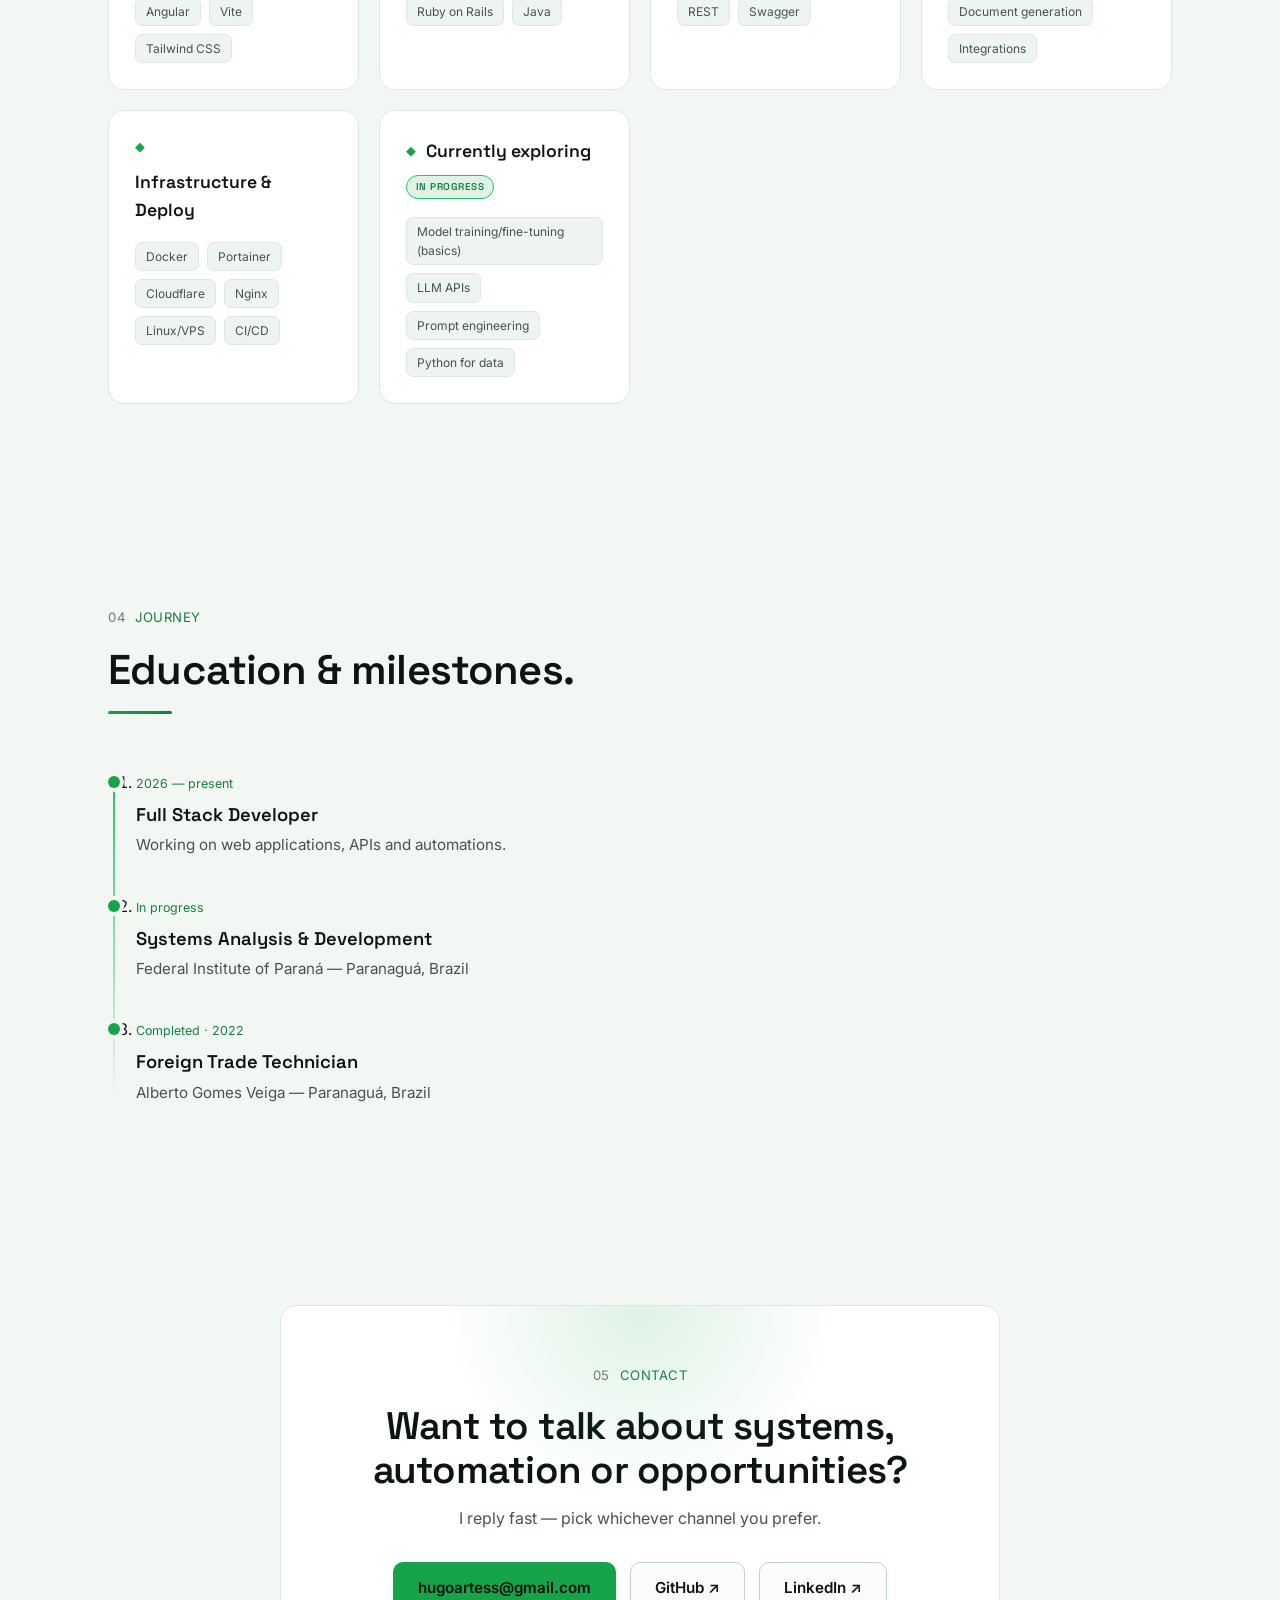
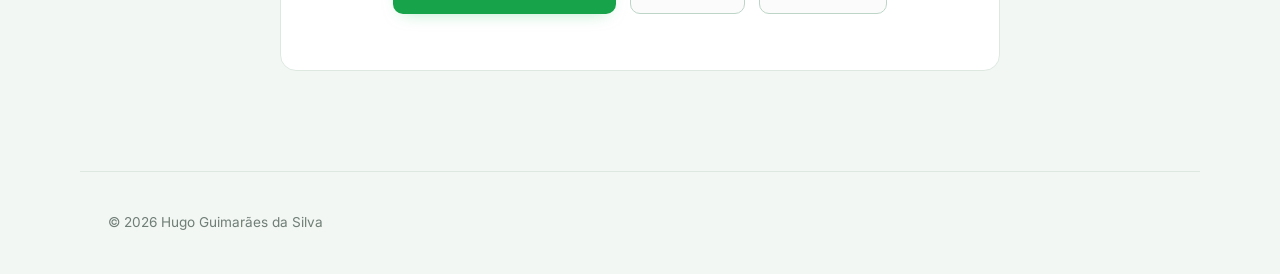
==== commit 75ad5ea3: "feat: cinematic animations, real-vs-academic accuracy, perf & meta polish Animations: - Cinematic st" ====
--- a/index.html
+++ b/index.html
@@ -4,10 +4,17 @@
     <meta charset="UTF-8">
     <meta name="viewport" content="width=device-width, initial-scale=1.0">
     <meta name="description" content="Portfólio de Hugo Guimarães da Silva, desenvolvedor full stack focado em sistemas web, automação, APIs e projetos com arquitetura real e deploy.">
-    <meta name="theme-color" content="#0a0f0c">
+    <meta name="theme-color" content="#0c100e">
+    <link rel="icon" href="data:image/svg+xml,<svg xmlns='http://www.w3.org/2000/svg' viewBox='0 0 32 32'><rect width='32' height='32' rx='7' fill='%230c100e'/><text x='16' y='23' font-family='Arial,sans-serif' font-size='22' font-weight='bold' text-anchor='middle' fill='%234ade80'>H</text></svg>">
     <meta property="og:title" content="Hugo Guimarães da Silva | Full Stack Developer">
     <meta property="og:description" content="Sistemas web, automação de documentos, APIs e projetos completos com frontend, backend e deploy.">
     <meta property="og:type" content="website">
+    <meta property="og:image" content="og-image.png">
+    <meta property="og:image:width" content="1200">
+    <meta property="og:image:height" content="630">
+    <meta property="og:image:alt" content="Hugo Guimarães da Silva — Desenvolvedor Full Stack">
+    <meta name="twitter:card" content="summary_large_image">
+    <meta name="twitter:image" content="og-image.png">
     <title>Hugo Guimarães da Silva | Full Stack Developer</title>
     <link rel="preconnect" href="https://fonts.googleapis.com">
     <link rel="preconnect" href="https://fonts.gstatic.com" crossorigin>
@@ -47,25 +54,25 @@
     <main>
         <section id="inicio" class="hero">
             <div class="hero-inner">
-                <p class="eyebrow reveal"><span class="status-dot"></span><span data-i18n="hero.eyebrow">Disponível para projetos · Paranaguá, PR</span></p>
-                <h1 class="hero-title reveal" data-i18n="hero.title">Construo <span class="accent">APIs, automações</span> e aplicações web<br>que resolvem problemas reais.</h1>
-                <p class="hero-role reveal">
+                <p class="eyebrow intro"><span class="status-dot"></span><span data-i18n="hero.eyebrow">Disponível para projetos · Paranaguá, PR</span></p>
+                <h1 class="hero-title intro" data-i18n="hero.title">Construo <span class="accent">APIs, automações</span> e aplicações web<br>que resolvem problemas reais.</h1>
+                <p class="hero-role intro">
                     <span data-i18n="hero.rolePrefix">Hugo Guimarães da Silva — </span><span class="typed" data-i18n-words="hero.roleWords"></span><span class="caret" aria-hidden="true"></span>
                 </p>
-                <p class="hero-lead reveal" data-i18n="hero.lead">
+                <p class="hero-lead intro" data-i18n="hero.lead">
                     Transformo processos manuais em aplicações claras, testáveis e publicadas:
                     interface, regra de negócio, persistência, integração e deploy.
                 </p>
-                <div class="hero-actions reveal">
+                <div class="hero-actions intro">
                     <a class="btn btn-primary" href="#projetos" data-i18n="hero.ctaProjects">Ver projetos</a>
                     <a class="btn btn-ghost" href="https://docs.google.com/document/d/1jc-6bOqhlyUAKrezHtoS9QtrOKDsIar5j3YH27Zg33w/edit?usp=sharing" target="_blank" rel="noopener noreferrer" data-i18n="hero.ctaResume">Currículo ↗</a>
                 </div>
-                <ul class="hero-stats reveal" aria-label="Resumo">
+                <ul class="hero-stats intro" aria-label="Resumo">
                     <li><strong data-count="3" data-suffix="+">3+</strong><span data-i18n="hero.stat1">Projetos full stack entregues</span></li>
                     <li><strong data-count="10" data-suffix="+">10+</strong><span data-i18n="hero.stat2">Tecnologias no dia a dia</span></li>
                     <li><strong>ADS</strong><span data-i18n="hero.stat3">Cursando no IFPR</span></li>
                 </ul>
-                <div class="hero-socials reveal" aria-label="Links profissionais">
+                <div class="hero-socials intro" aria-label="Links profissionais">
                     <a href="https://github.com/HugoGsilva" target="_blank" rel="noopener noreferrer">GitHub</a>
                     <a href="https://linkedin.com/in/hugoGsilvaa" target="_blank" rel="noopener noreferrer">LinkedIn</a>
                     <a href="mailto:hugoartess@gmail.com" data-i18n="hero.email">E-mail</a>
@@ -76,7 +83,7 @@
         <section id="projetos" class="work-section">
             <div class="section-intro reveal">
                 <p class="eyebrow"><span class="num">01</span> <span data-i18n="projects.eyebrow">Trabalhos selecionados</span></p>
-                <h2 data-i18n="projects.title">Projetos que mostram arquitetura, entrega e uso real.</h2>
+                <h2 data-i18n="projects.title">Meus projetos.</h2>
             </div>
 
             <div class="work-grid">
@@ -105,12 +112,15 @@
 
                 <article class="work-card reveal" data-tilt data-project="indie">
                     <div class="work-media">
-                        <img src="loja.hugogsilva.dev.png" alt="Interface da IndieGameStore" loading="lazy">
+                        <img src="loja.hugogsilva.dev.jpg" alt="Interface da IndieGameStore" loading="lazy">
                     </div>
                     <div class="work-body">
                         <div class="work-head">
                             <h3>IndieGameStore API</h3>
-                            <span class="work-tag" data-i18n="projects.indie.tag">Marketplace</span>
+                            <div class="work-tags-group">
+                                <span class="work-tag" data-i18n="projects.indie.tag">Marketplace</span>
+                                <span class="work-academic" data-i18n="projects.academic">Acadêmico</span>
+                            </div>
                         </div>
                         <p data-i18n="projects.indie.desc">
                             Marketplace de jogos indie com autenticação JWT, papéis (RBAC), reviews,
@@ -133,7 +143,10 @@
                     <div class="work-body">
                         <div class="work-head">
                             <h3>Chatbot Netflix-Prolog</h3>
-                            <span class="work-tag" data-i18n="projects.chatbot.tag">IA simbólica</span>
+                            <div class="work-tags-group">
+                                <span class="work-tag" data-i18n="projects.chatbot.tag">IA simbólica</span>
+                                <span class="work-academic" data-i18n="projects.academic">Acadêmico</span>
+                            </div>
                         </div>
                         <p data-i18n="projects.chatbot.desc">
                             Chatbot com NLU no backend, inferência em Prolog, sessões em Redis e
@@ -220,7 +233,19 @@
                 <article class="stack-card reveal">
                     <h3><span class="stack-icon">◆</span> <span data-i18n="stack.automation">Automação</span></h3>
                     <ul class="tech-tags">
-                        <li>AutoHotkey</li><li data-i18n="stack.scripts">Scripts utilitários</li><li data-i18n="stack.docgen">Geração de documentos</li><li data-i18n="stack.integrations">Integrações</li>
+                        <li>n8n</li><li>AutoHotkey</li><li data-i18n="stack.scripts">Scripts utilitários</li><li data-i18n="stack.docgen">Geração de documentos</li><li data-i18n="stack.integrations">Integrações</li>
+                    </ul>
+                </article>
+                <article class="stack-card reveal">
+                    <h3><span class="stack-icon">◆</span> <span data-i18n="stack.infra">Infraestrutura &amp; Deploy</span></h3>
+                    <ul class="tech-tags">
+                        <li>Docker</li><li>Portainer</li><li>Cloudflare</li><li>Nginx</li><li>Linux/VPS</li><li>CI/CD</li>
+                    </ul>
+                </article>
+                <article class="stack-card reveal">
+                    <h3><span class="stack-icon">◆</span> <span data-i18n="stack.exploring">Explorando agora</span> <span class="stack-badge" data-i18n="stack.wip">em andamento</span></h3>
+                    <ul class="tech-tags">
+                        <li data-i18n="stack.ai.training">Treinamento/fine-tuning (noções)</li><li data-i18n="stack.ai.llm">APIs de LLM</li><li data-i18n="stack.ai.prompt">Prompt engineering</li><li data-i18n="stack.ai.python">Python p/ dados</li>
                     </ul>
                 </article>
             </div>
@@ -235,19 +260,19 @@
             <ol class="timeline">
                 <li class="reveal">
                     <span class="timeline-dot"></span>
-                    <div class="timeline-period" data-i18n="timeline.t1.period">Cursando</div>
-                    <h3 data-i18n="timeline.t1.title">Análise e Desenvolvimento de Sistemas</h3>
-                    <p data-i18n="timeline.t1.desc">Instituto Federal do Paraná — Paranaguá, PR</p>
+                    <div class="timeline-period" data-i18n="timeline.t1.period">2026 — atual</div>
+                    <h3 data-i18n="timeline.t1.title">Desenvolvedor Full Stack</h3>
+                    <p data-i18n="timeline.t1.desc">Trabalhando no desenvolvimento de aplicações web, APIs e automações.</p>
                 </li>
                 <li class="reveal">
                     <span class="timeline-dot"></span>
-                    <div class="timeline-period" data-i18n="timeline.t2.period">2024 — 2026</div>
-                    <h3 data-i18n="timeline.t2.title">Projetos full stack publicados</h3>
-                    <p data-i18n="timeline.t2.desc">Gerador de Propostas, IndieGameStore API e Chatbot Netflix-Prolog em produção, com deploy próprio.</p>
+                    <div class="timeline-period" data-i18n="timeline.t2.period">Em andamento</div>
+                    <h3 data-i18n="timeline.t2.title">Análise e Desenvolvimento de Sistemas</h3>
+                    <p data-i18n="timeline.t2.desc">Instituto Federal do Paraná — Paranaguá, PR</p>
                 </li>
                 <li class="reveal">
                     <span class="timeline-dot"></span>
-                    <div class="timeline-period" data-i18n="timeline.t3.period">Concluído · Dez 2022</div>
+                    <div class="timeline-period" data-i18n="timeline.t3.period">Concluído · 2022</div>
                     <h3 data-i18n="timeline.t3.title">Técnico em Comércio Exterior</h3>
                     <p data-i18n="timeline.t3.desc">Alberto Gomes Veiga — Paranaguá, PR</p>
                 </li>
--- a/style.css
+++ b/style.css
@@ -90,13 +90,33 @@
 .bg-glow {
     position: fixed;
     top: -30vh; left: 50%;
-    transform: translateX(-50%);
-    width: 70vw; height: 60vh;
+    width: 70vw; height: 65vh;
     z-index: -1;
+    pointer-events: none;
     background: radial-gradient(circle, var(--green-glow) 0%, transparent 65%);
     filter: blur(60px);
-    opacity: 0.55;
-    pointer-events: none;
+    opacity: 0.5;
+    transform: translateX(-50%);
+    animation: auroraMain 16s ease-in-out infinite alternate;
+}
+.bg-glow::after {
+    content: "";
+    position: absolute;
+    top: 15%; left: 8%;
+    width: 65%; height: 80%;
+    background: radial-gradient(circle, var(--green-glow) 0%, transparent 60%);
+    filter: blur(50px);
+    opacity: 0.6;
+    animation: auroraSecond 22s ease-in-out infinite alternate;
+}
+@keyframes auroraMain {
+    0%   { transform: translateX(-50%) translateY(0) scale(1);      opacity: 0.4; }
+    100% { transform: translateX(-50%) translateY(6vh) scale(1.15); opacity: 0.6; }
+}
+@keyframes auroraSecond {
+    0%   { transform: translate(0, 0) scale(1);         opacity: 0.35; }
+    50%  { transform: translate(22%, 8%) scale(1.2);    opacity: 0.6; }
+    100% { transform: translate(-12%, -5%) scale(0.95); opacity: 0.4; }
 }
 
 /* ---------- Layout helpers ---------- */
@@ -139,7 +159,21 @@
     font-weight: 600;
     line-height: 1.15;
     letter-spacing: -0.02em;
-}
+    position: relative;
+    padding-bottom: 20px;
+}
+.section-intro h2::after {
+    content: "";
+    position: absolute;
+    left: 0; bottom: 0;
+    width: 64px; height: 3px;
+    border-radius: 3px;
+    background: linear-gradient(90deg, var(--green), var(--green-bright));
+    transform: scaleX(0);
+    transform-origin: left;
+    transition: transform 0.7s var(--ease) 0.2s;
+}
+.section-intro.is-visible h2::after { transform: scaleX(1); }
 
 /* ---------- Buttons ---------- */
 .btn {
@@ -276,10 +310,10 @@
     border-color: var(--green);
     transform: translateY(-2px);
 }
-.theme-toggle svg { display: block; }
-.icon-moon { display: none; }
-:root[data-theme="light"] .icon-sun { display: none; }
-:root[data-theme="light"] .icon-moon { display: block; }
+.theme-toggle svg { display: none; }
+.theme-toggle .icon-sun { display: block; }
+:root[data-theme="light"] .theme-toggle .icon-sun { display: none; }
+:root[data-theme="light"] .theme-toggle .icon-moon { display: block; }
 
 .nav-toggle {
     display: none;
@@ -435,6 +469,13 @@
     font-size: 1.2rem;
     font-weight: 600;
 }
+.work-tags-group {
+    display: flex;
+    align-items: center;
+    gap: 7px;
+    flex-wrap: wrap;
+    justify-content: flex-end;
+}
 .work-tag {
     font-family: var(--font-body);
     font-size: 0.7rem;
@@ -443,6 +484,18 @@
     color: var(--green-bright);
     background: var(--green-glow);
     border: 1px solid var(--green-deep);
+    padding: 4px 9px;
+    border-radius: 100px;
+    white-space: nowrap;
+}
+.work-academic {
+    font-family: var(--font-body);
+    font-size: 0.68rem;
+    text-transform: uppercase;
+    letter-spacing: 0.04em;
+    color: var(--text-dim);
+    background: var(--surface-2);
+    border: 1px solid var(--border);
     padding: 4px 9px;
     border-radius: 100px;
     white-space: nowrap;
@@ -544,6 +597,18 @@
     gap: 10px;
 }
 .stack-icon { color: var(--green); font-size: 0.8rem; }
+.stack-card h3 { flex-wrap: wrap; }
+.stack-badge {
+    font-size: 0.62rem;
+    font-weight: 600;
+    text-transform: uppercase;
+    letter-spacing: 0.05em;
+    color: var(--green-bright);
+    background: var(--green-glow);
+    border: 1px solid var(--green-deep);
+    padding: 3px 9px;
+    border-radius: 100px;
+}
 
 /* ---------- Timeline ---------- */
 .timeline {
@@ -791,6 +856,24 @@
     opacity: 1;
     transform: none;
 }
+
+/* ---------- Hero cinematic intro ---------- */
+.intro {
+    opacity: 0;
+    will-change: transform, opacity;
+    animation: introUp 0.85s var(--ease) both;
+}
+@keyframes introUp {
+    from { opacity: 0; transform: translateY(24px); filter: blur(6px); }
+    to   { opacity: 1; transform: none;             filter: blur(0); }
+}
+.hero-inner > .intro:nth-child(1) { animation-delay: 0.10s; }
+.hero-inner > .intro:nth-child(2) { animation-delay: 0.20s; }
+.hero-inner > .intro:nth-child(3) { animation-delay: 0.30s; }
+.hero-inner > .intro:nth-child(4) { animation-delay: 0.40s; }
+.hero-inner > .intro:nth-child(5) { animation-delay: 0.50s; }
+.hero-inner > .intro:nth-child(6) { animation-delay: 0.60s; }
+.hero-inner > .intro:nth-child(7) { animation-delay: 0.70s; }
 
 /* ---------- Responsive ---------- */
 @media (max-width: 860px) {
@@ -827,6 +910,7 @@
 
 @media (prefers-reduced-motion: reduce) {
     * { animation: none !important; transition: none !important; }
-    .reveal { opacity: 1; transform: none; }
+    .reveal, .intro { opacity: 1; transform: none; filter: none; }
+    .section-intro h2::after { transform: scaleX(1); }
     html { scroll-behavior: auto; }
 }
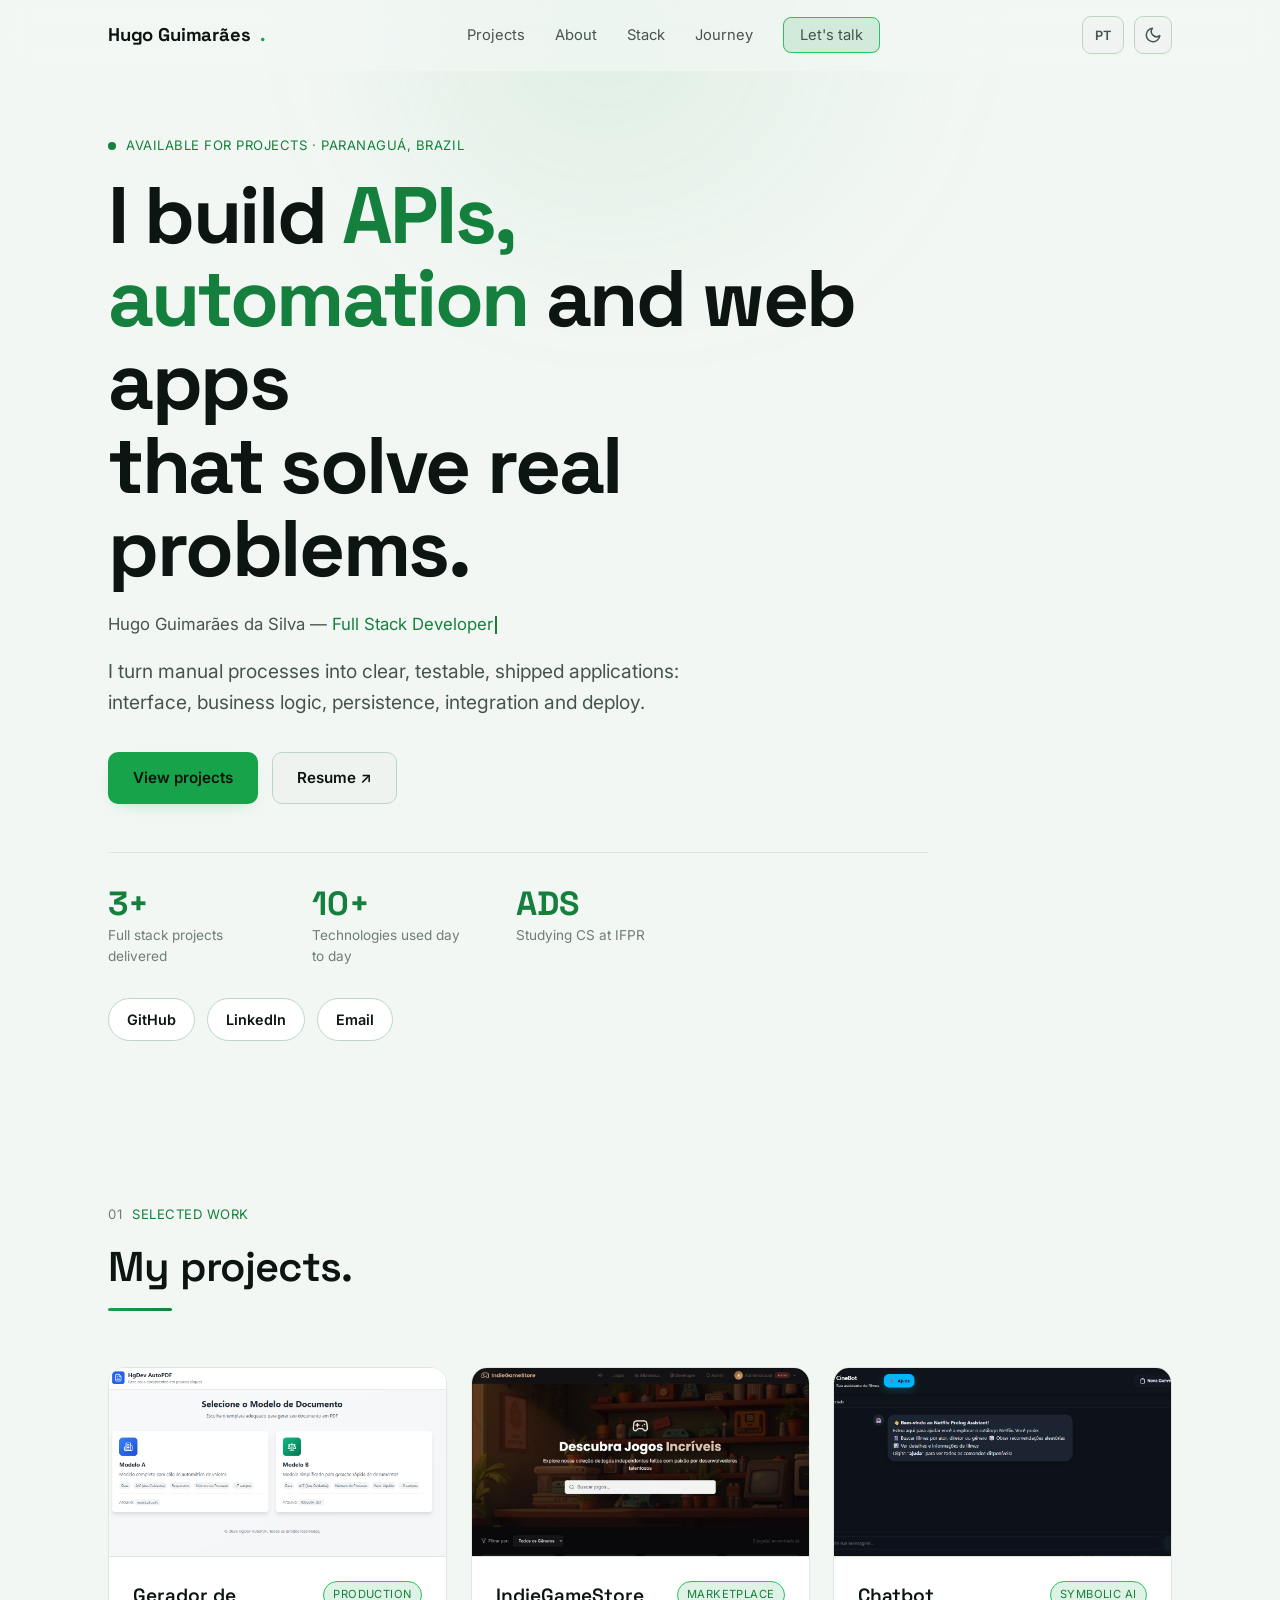
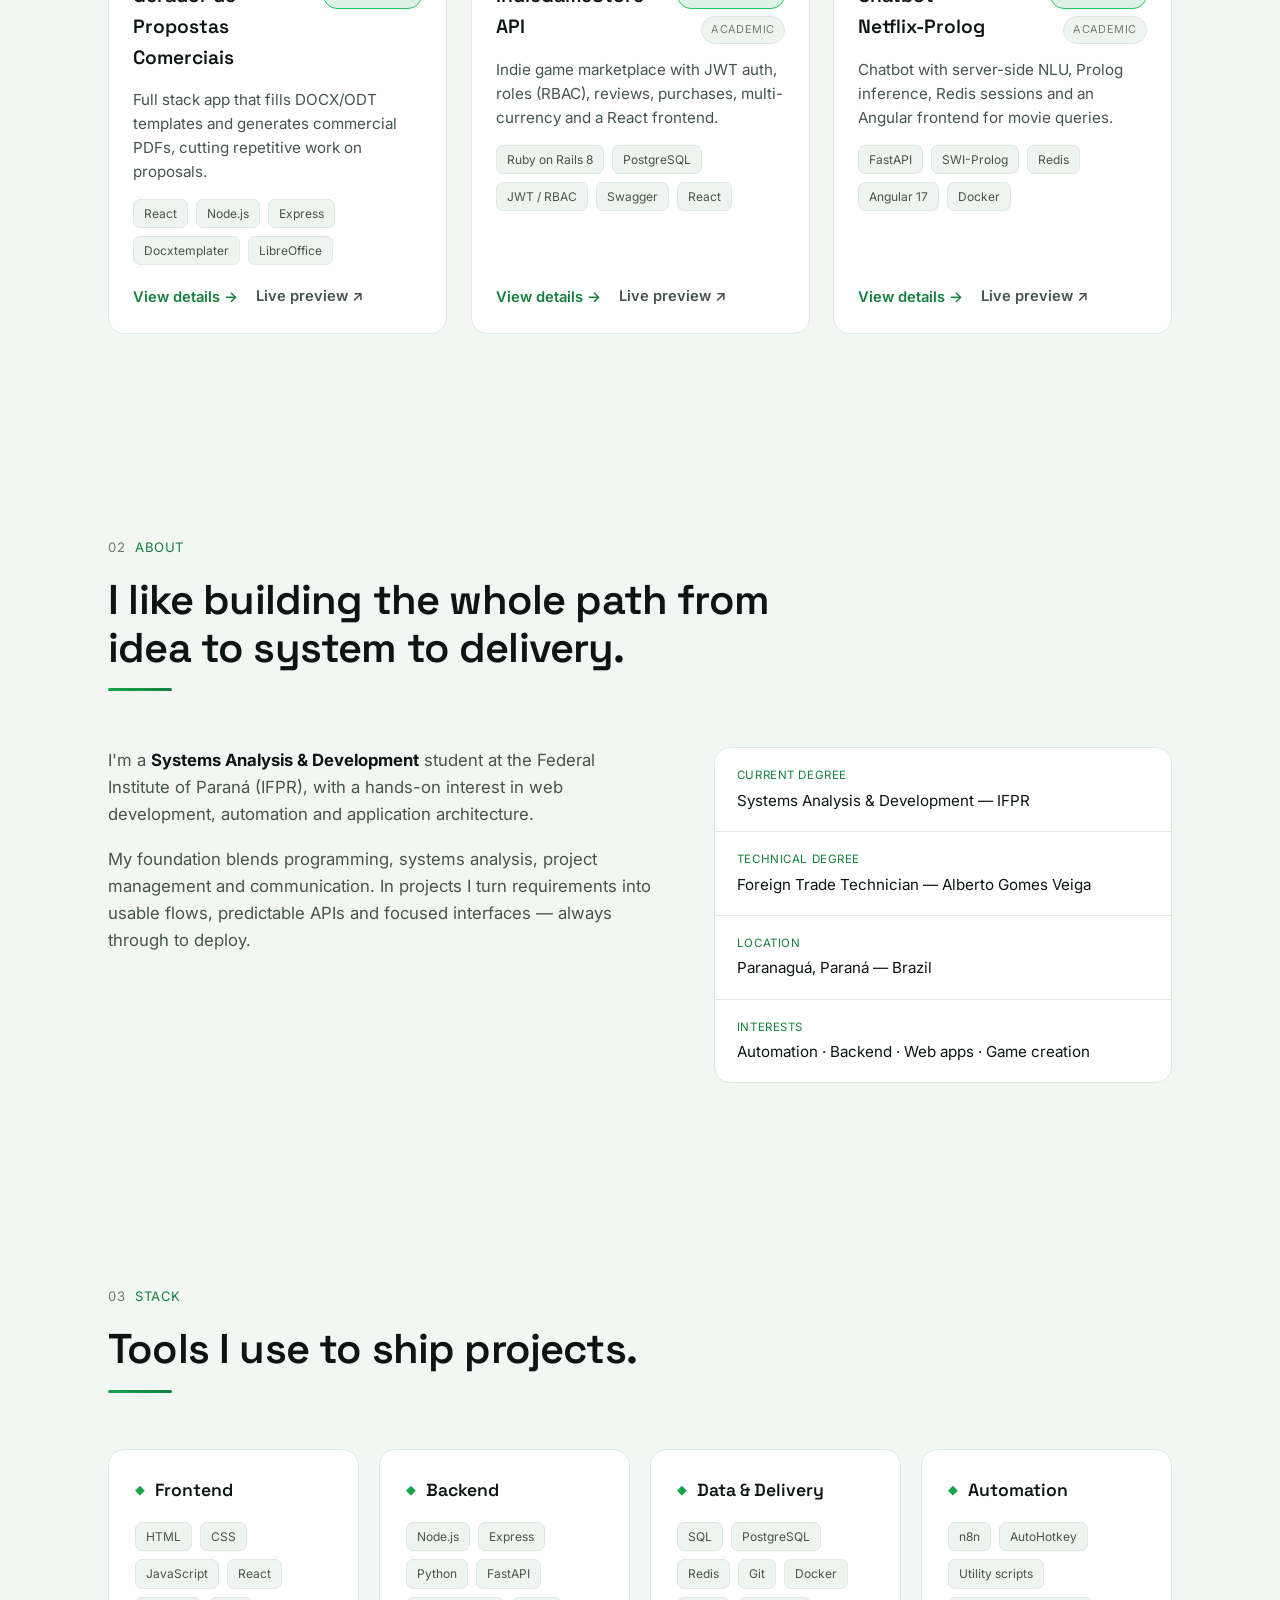
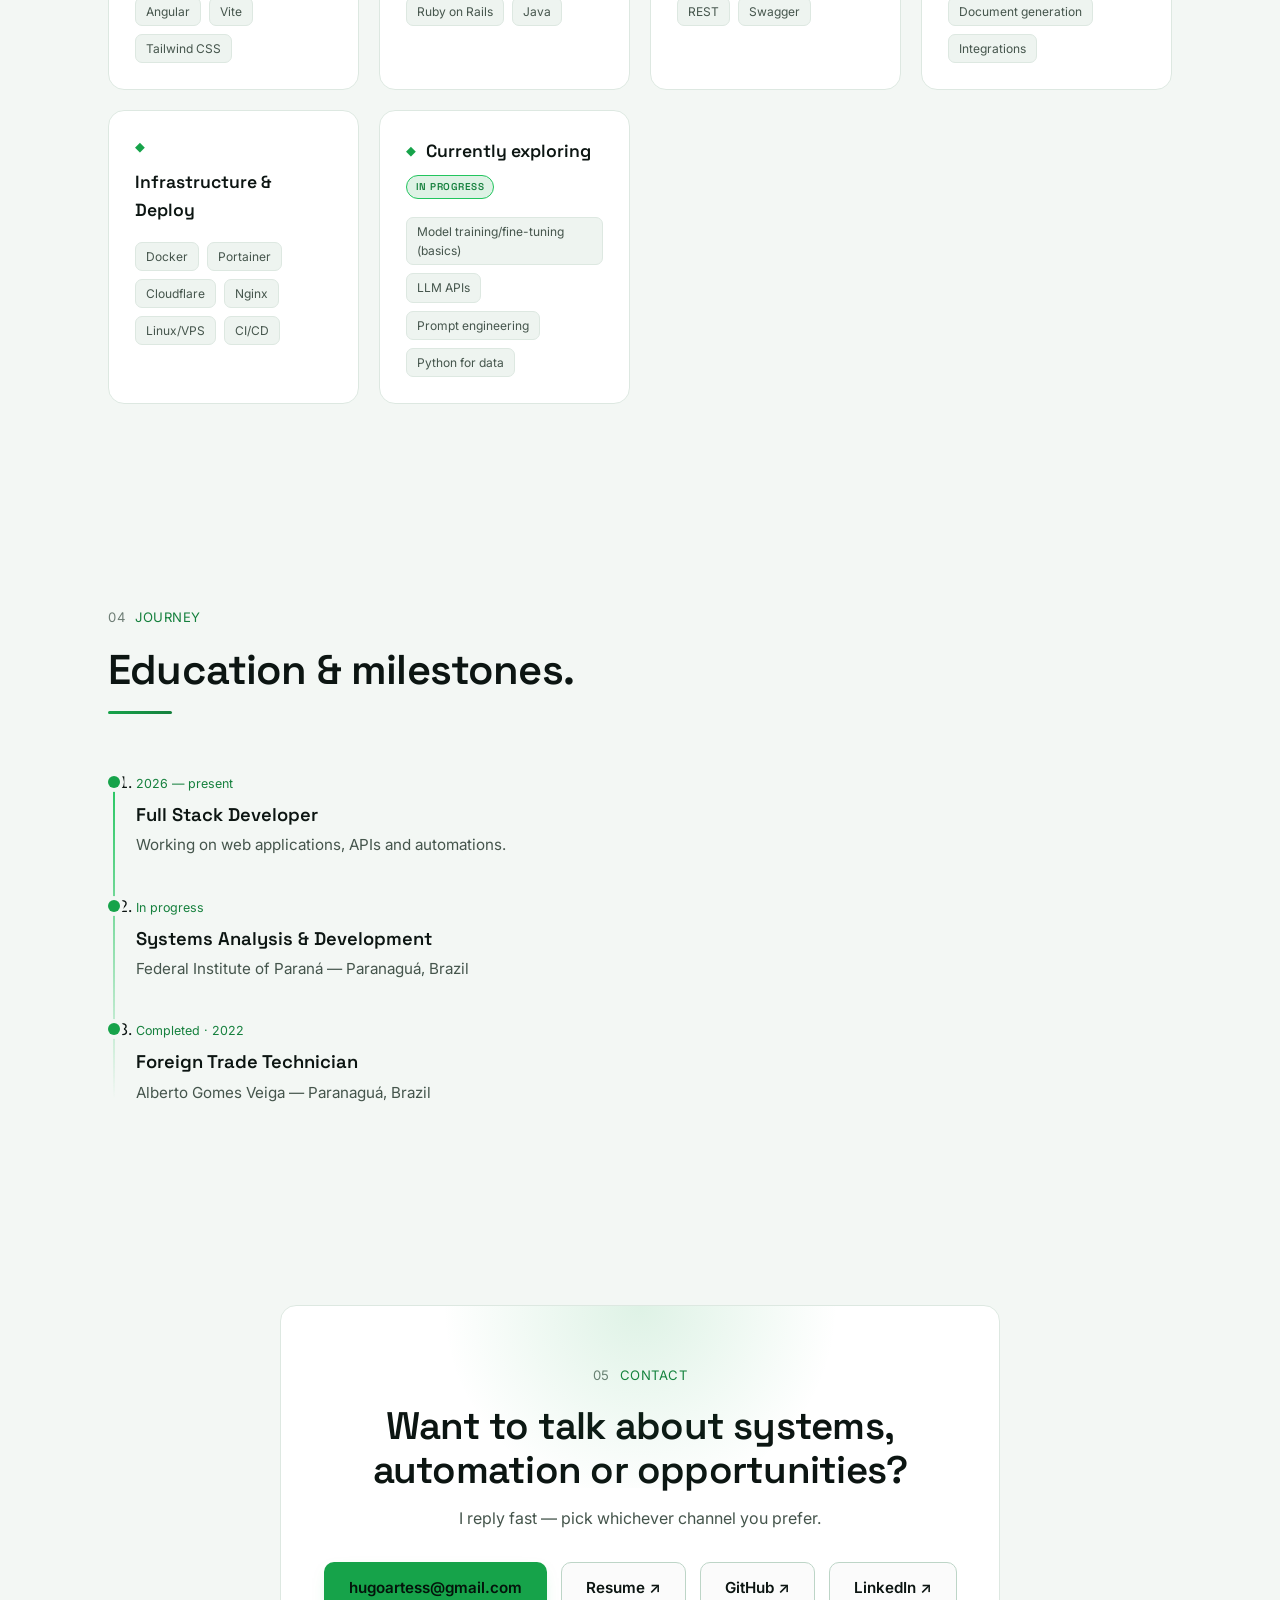
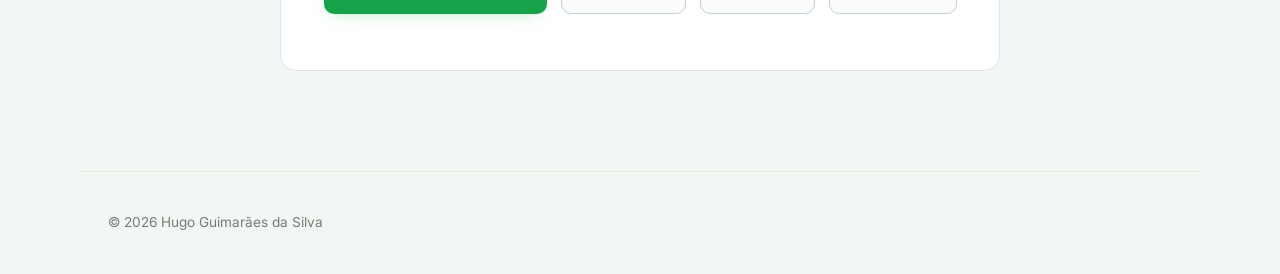
==== commit ee8c13a5: "feat: add LaTeX/PDF resume and link it from the portfolio - curriculo.tex: modern one-page LaTeX CV " ====
--- a/index.html
+++ b/index.html
@@ -65,7 +65,7 @@
                 </p>
                 <div class="hero-actions intro">
                     <a class="btn btn-primary" href="#projetos" data-i18n="hero.ctaProjects">Ver projetos</a>
-                    <a class="btn btn-ghost" href="https://docs.google.com/document/d/1jc-6bOqhlyUAKrezHtoS9QtrOKDsIar5j3YH27Zg33w/edit?usp=sharing" target="_blank" rel="noopener noreferrer" data-i18n="hero.ctaResume">Currículo ↗</a>
+                    <a class="btn btn-ghost" href="curriculo.pdf" target="_blank" rel="noopener noreferrer" data-i18n="hero.ctaResume">Currículo ↗</a>
                 </div>
                 <ul class="hero-stats intro" aria-label="Resumo">
                     <li><strong data-count="3" data-suffix="+">3+</strong><span data-i18n="hero.stat1">Projetos full stack entregues</span></li>
@@ -286,6 +286,7 @@
                 <p class="contact-lead" data-i18n="contact.lead">Respondo rápido — escolha o canal que preferir.</p>
                 <div class="contact-links">
                     <a class="btn btn-primary" href="mailto:hugoartess@gmail.com">hugoartess@gmail.com</a>
+                    <a class="btn btn-ghost" href="curriculo.pdf" target="_blank" rel="noopener noreferrer" data-i18n="hero.ctaResume">Currículo ↗</a>
                     <a class="btn btn-ghost" href="https://github.com/HugoGsilva" target="_blank" rel="noopener noreferrer">GitHub ↗</a>
                     <a class="btn btn-ghost" href="https://linkedin.com/in/hugoGsilvaa" target="_blank" rel="noopener noreferrer">LinkedIn ↗</a>
                 </div>
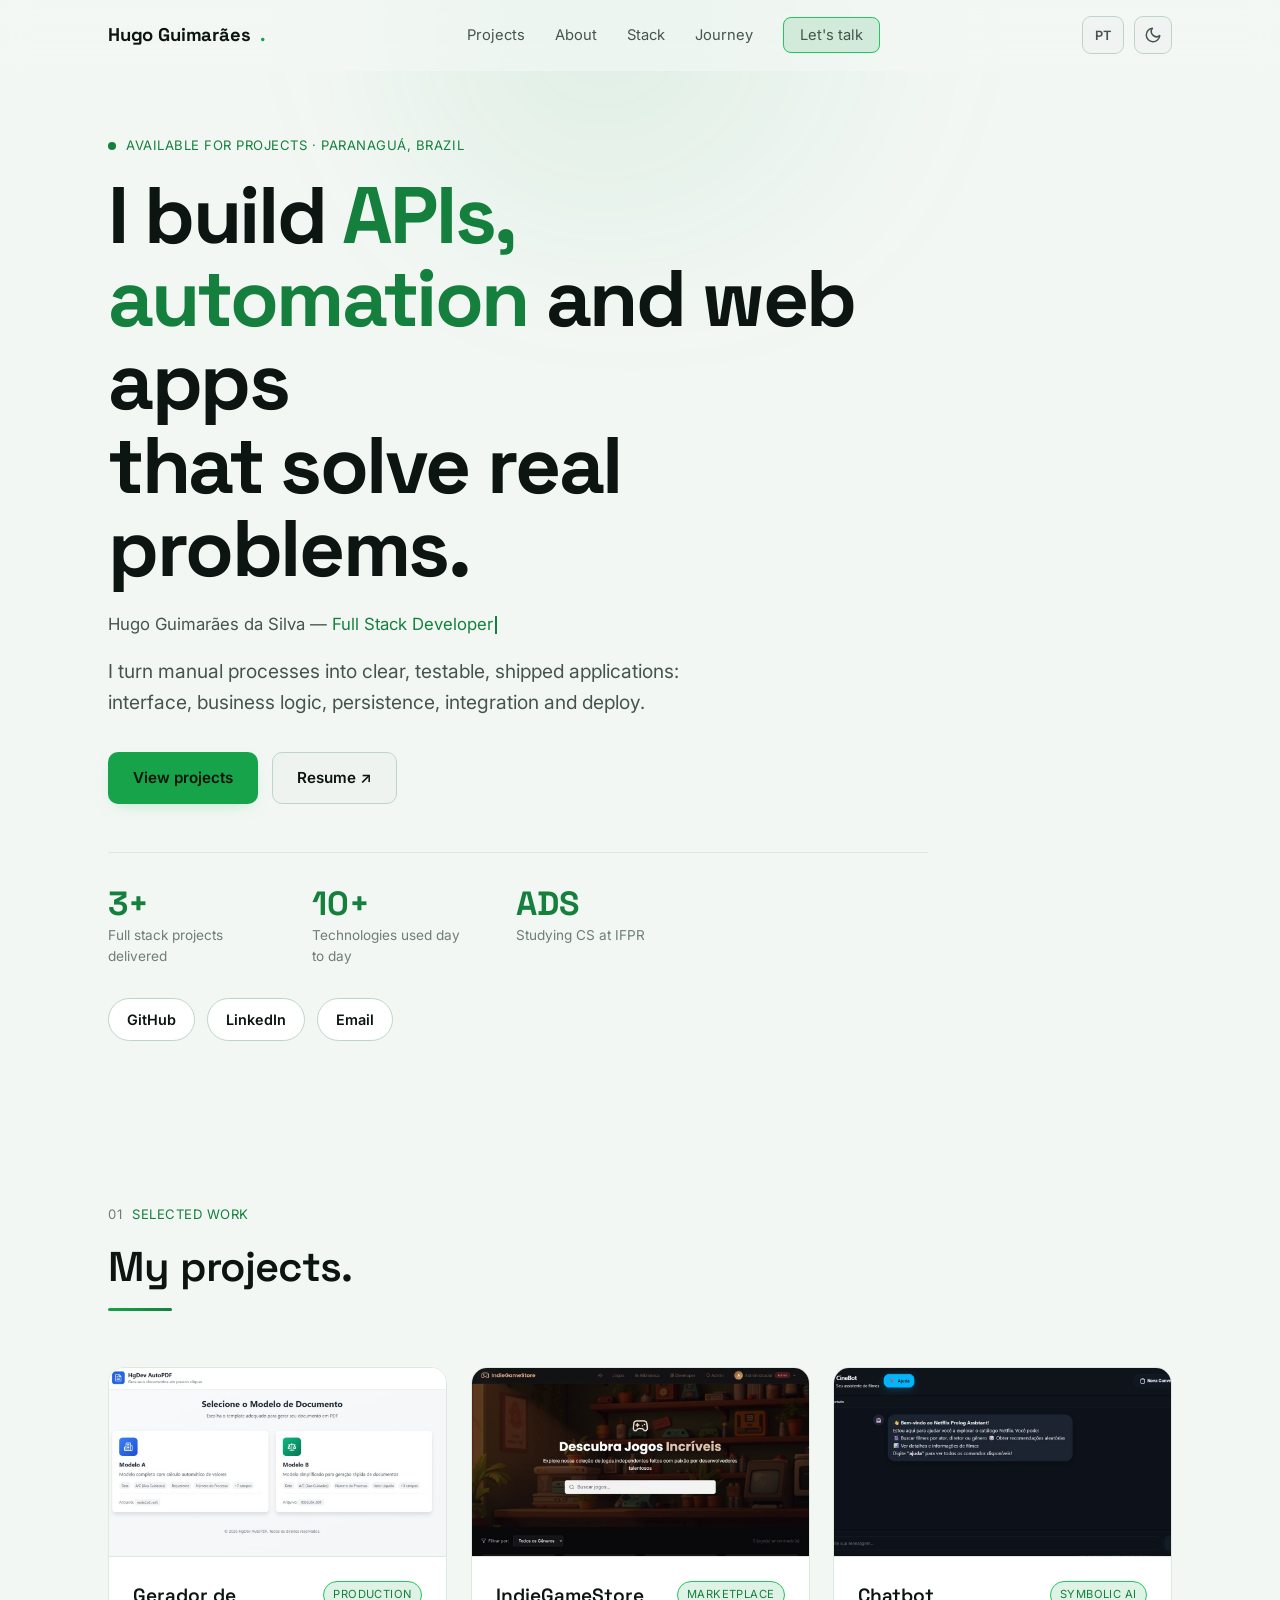
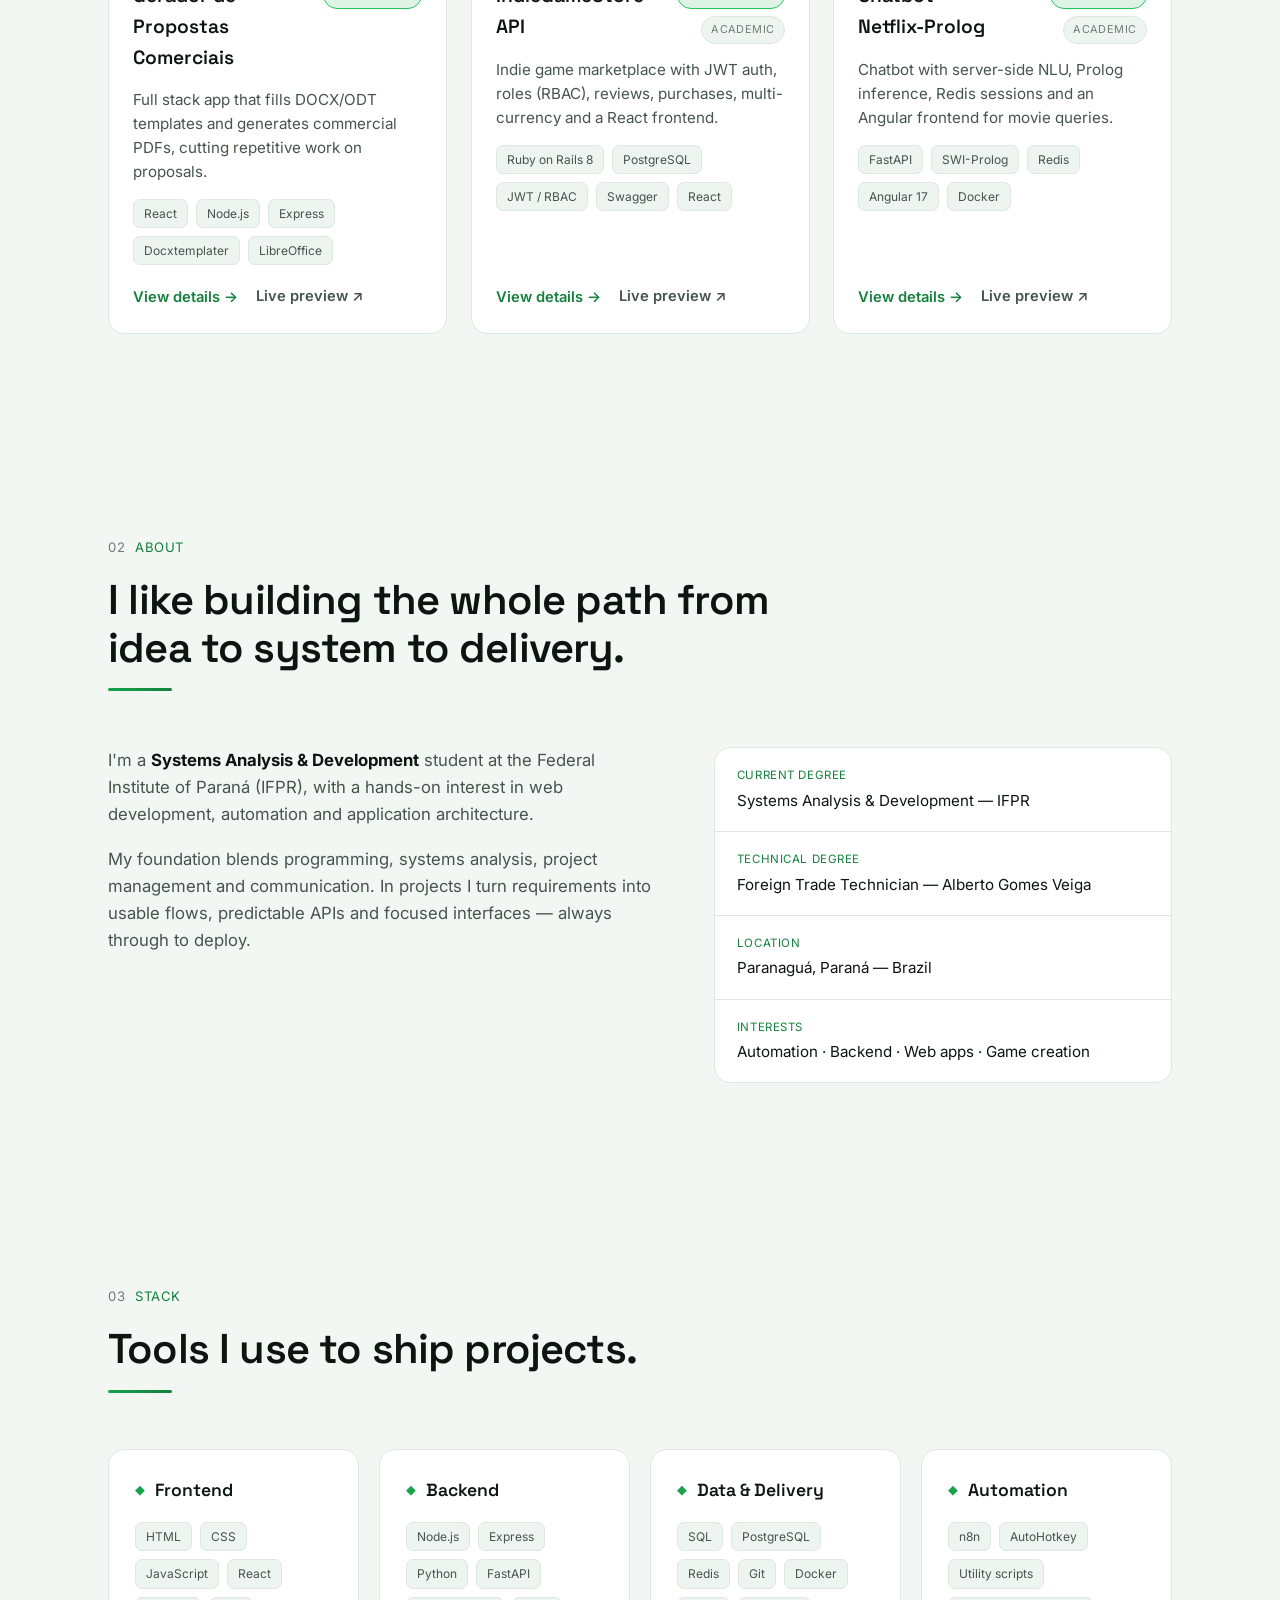
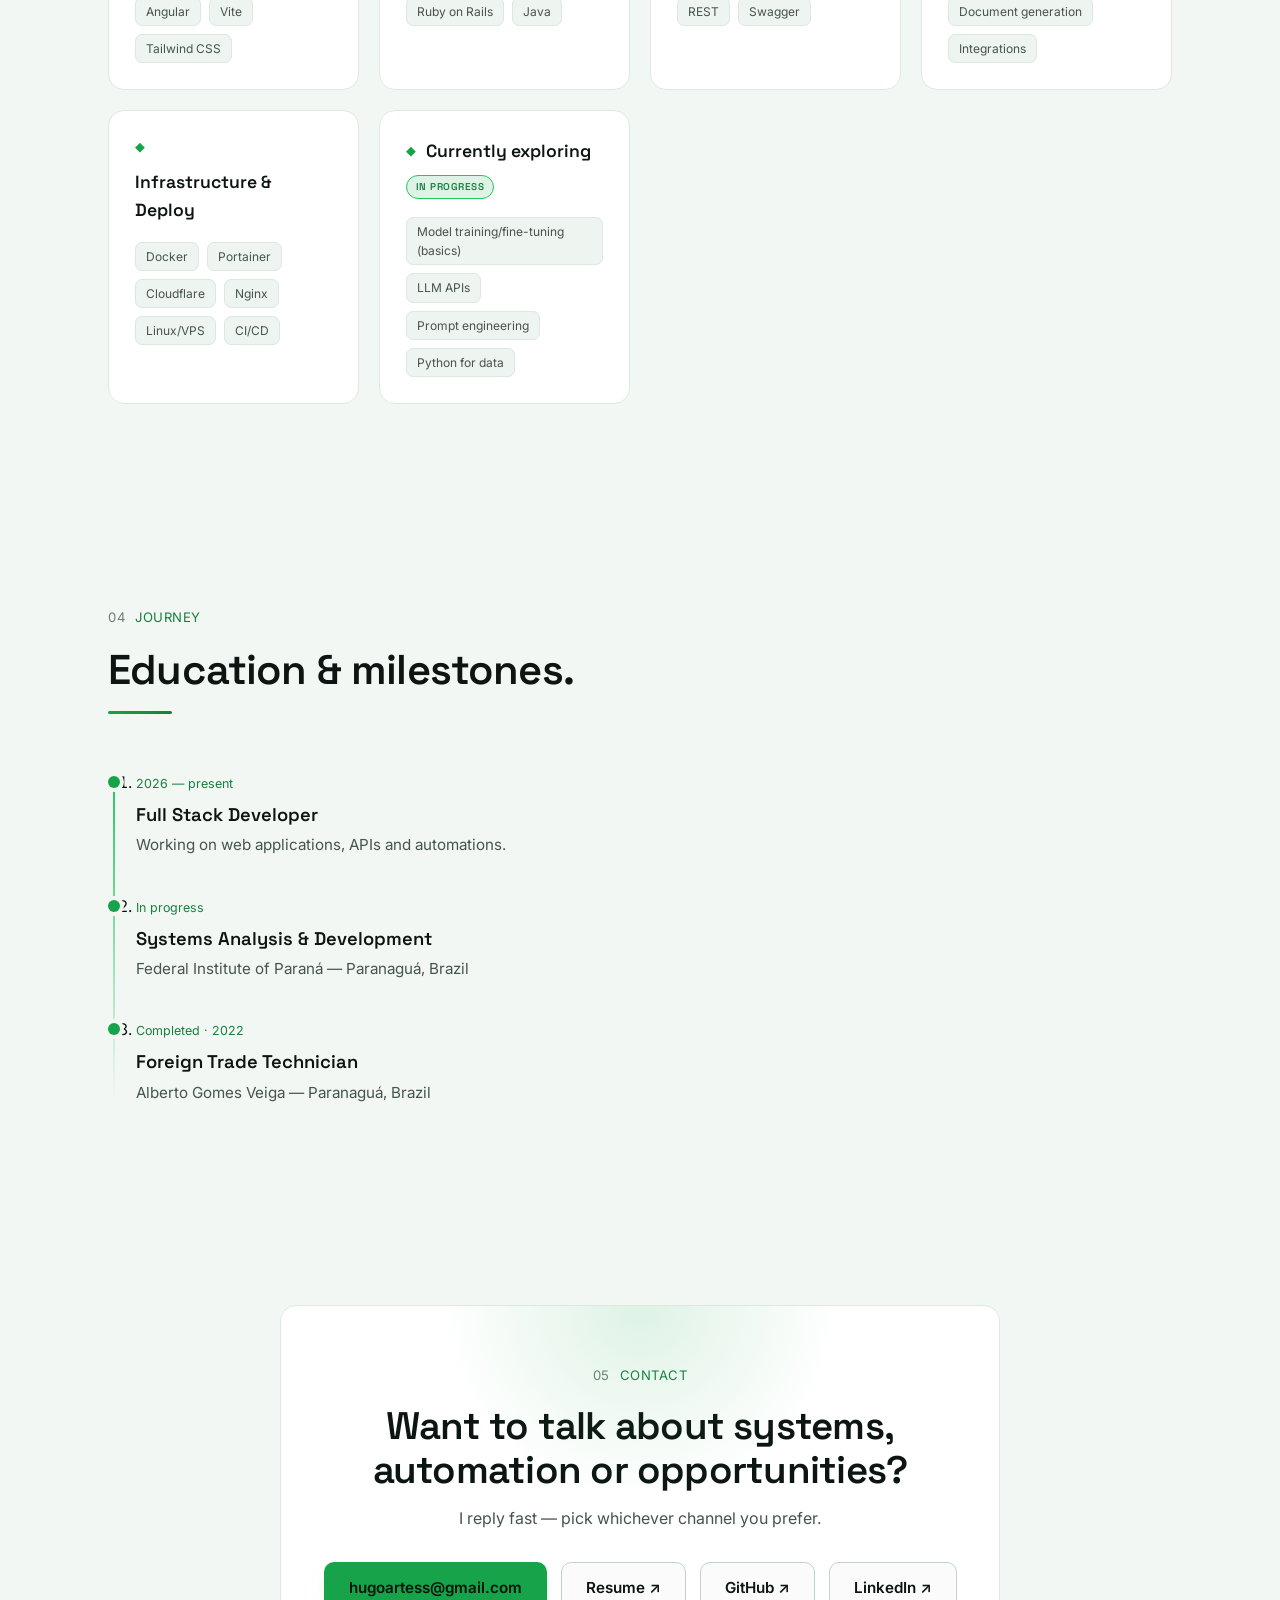
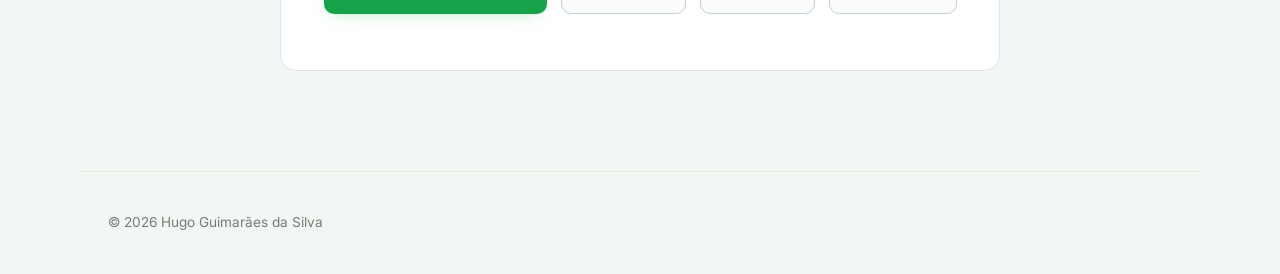
==== commit f1427fc4: "chore: SEO (JSON-LD, canonical, absolute OG), README, image compression - Add Person JSON-LD, canoni" ====
--- a/index.html
+++ b/index.html
@@ -4,22 +4,47 @@
     <meta charset="UTF-8">
     <meta name="viewport" content="width=device-width, initial-scale=1.0">
     <meta name="description" content="Portfólio de Hugo Guimarães da Silva, desenvolvedor full stack focado em sistemas web, automação, APIs e projetos com arquitetura real e deploy.">
+    <meta name="author" content="Hugo Guimarães da Silva">
     <meta name="theme-color" content="#0c100e">
+    <link rel="canonical" href="https://hugogsilva.dev/">
     <link rel="icon" href="data:image/svg+xml,<svg xmlns='http://www.w3.org/2000/svg' viewBox='0 0 32 32'><rect width='32' height='32' rx='7' fill='%230c100e'/><text x='16' y='23' font-family='Arial,sans-serif' font-size='22' font-weight='bold' text-anchor='middle' fill='%234ade80'>H</text></svg>">
     <meta property="og:title" content="Hugo Guimarães da Silva | Full Stack Developer">
     <meta property="og:description" content="Sistemas web, automação de documentos, APIs e projetos completos com frontend, backend e deploy.">
     <meta property="og:type" content="website">
-    <meta property="og:image" content="og-image.png">
+    <meta property="og:url" content="https://hugogsilva.dev/">
+    <meta property="og:image" content="https://hugogsilva.dev/og-image.png">
     <meta property="og:image:width" content="1200">
     <meta property="og:image:height" content="630">
     <meta property="og:image:alt" content="Hugo Guimarães da Silva — Desenvolvedor Full Stack">
     <meta name="twitter:card" content="summary_large_image">
-    <meta name="twitter:image" content="og-image.png">
+    <meta name="twitter:image" content="https://hugogsilva.dev/og-image.png">
     <title>Hugo Guimarães da Silva | Full Stack Developer</title>
     <link rel="preconnect" href="https://fonts.googleapis.com">
     <link rel="preconnect" href="https://fonts.gstatic.com" crossorigin>
     <link href="https://fonts.googleapis.com/css2?family=Space+Grotesk:wght@400;500;600;700&family=Inter:wght@400;500;600;700&display=swap" rel="stylesheet">
     <link rel="stylesheet" href="style.css">
+    <script type="application/ld+json">
+    {
+        "@context": "https://schema.org",
+        "@type": "Person",
+        "name": "Hugo Guimarães da Silva",
+        "jobTitle": "Desenvolvedor Full Stack",
+        "url": "https://hugogsilva.dev/",
+        "email": "mailto:hugoartess@gmail.com",
+        "address": {
+            "@type": "PostalAddress",
+            "addressLocality": "Paranaguá",
+            "addressRegion": "PR",
+            "addressCountry": "BR"
+        },
+        "alumniOf": "Instituto Federal do Paraná (IFPR)",
+        "knowsAbout": ["JavaScript", "React", "Node.js", "Python", "Ruby on Rails", "Docker", "Cloudflare", "PostgreSQL", "APIs REST", "Automação"],
+        "sameAs": [
+            "https://github.com/HugoGsilva",
+            "https://linkedin.com/in/hugoGsilvaa"
+        ]
+    }
+    </script>
 </head>
 <body>
     <div class="scroll-progress" aria-hidden="true"></div>
@@ -89,7 +114,7 @@
             <div class="work-grid">
                 <article class="work-card reveal" data-tilt data-project="docx">
                     <div class="work-media">
-                        <img src="docx.hugogsilva.png" alt="Interface do Gerador de Propostas Comerciais" loading="lazy">
+                        <img src="docx.hugogsilva.jpg" alt="Interface do Gerador de Propostas Comerciais" loading="lazy">
                     </div>
                     <div class="work-body">
                         <div class="work-head">
@@ -138,7 +163,7 @@
 
                 <article class="work-card reveal" data-tilt data-project="chatbot">
                     <div class="work-media">
-                        <img src="chatbot.png" alt="Interface do Chatbot Netflix-Prolog" loading="lazy">
+                        <img src="chatbot.jpg" alt="Interface do Chatbot Netflix-Prolog" loading="lazy">
                     </div>
                     <div class="work-body">
                         <div class="work-head">
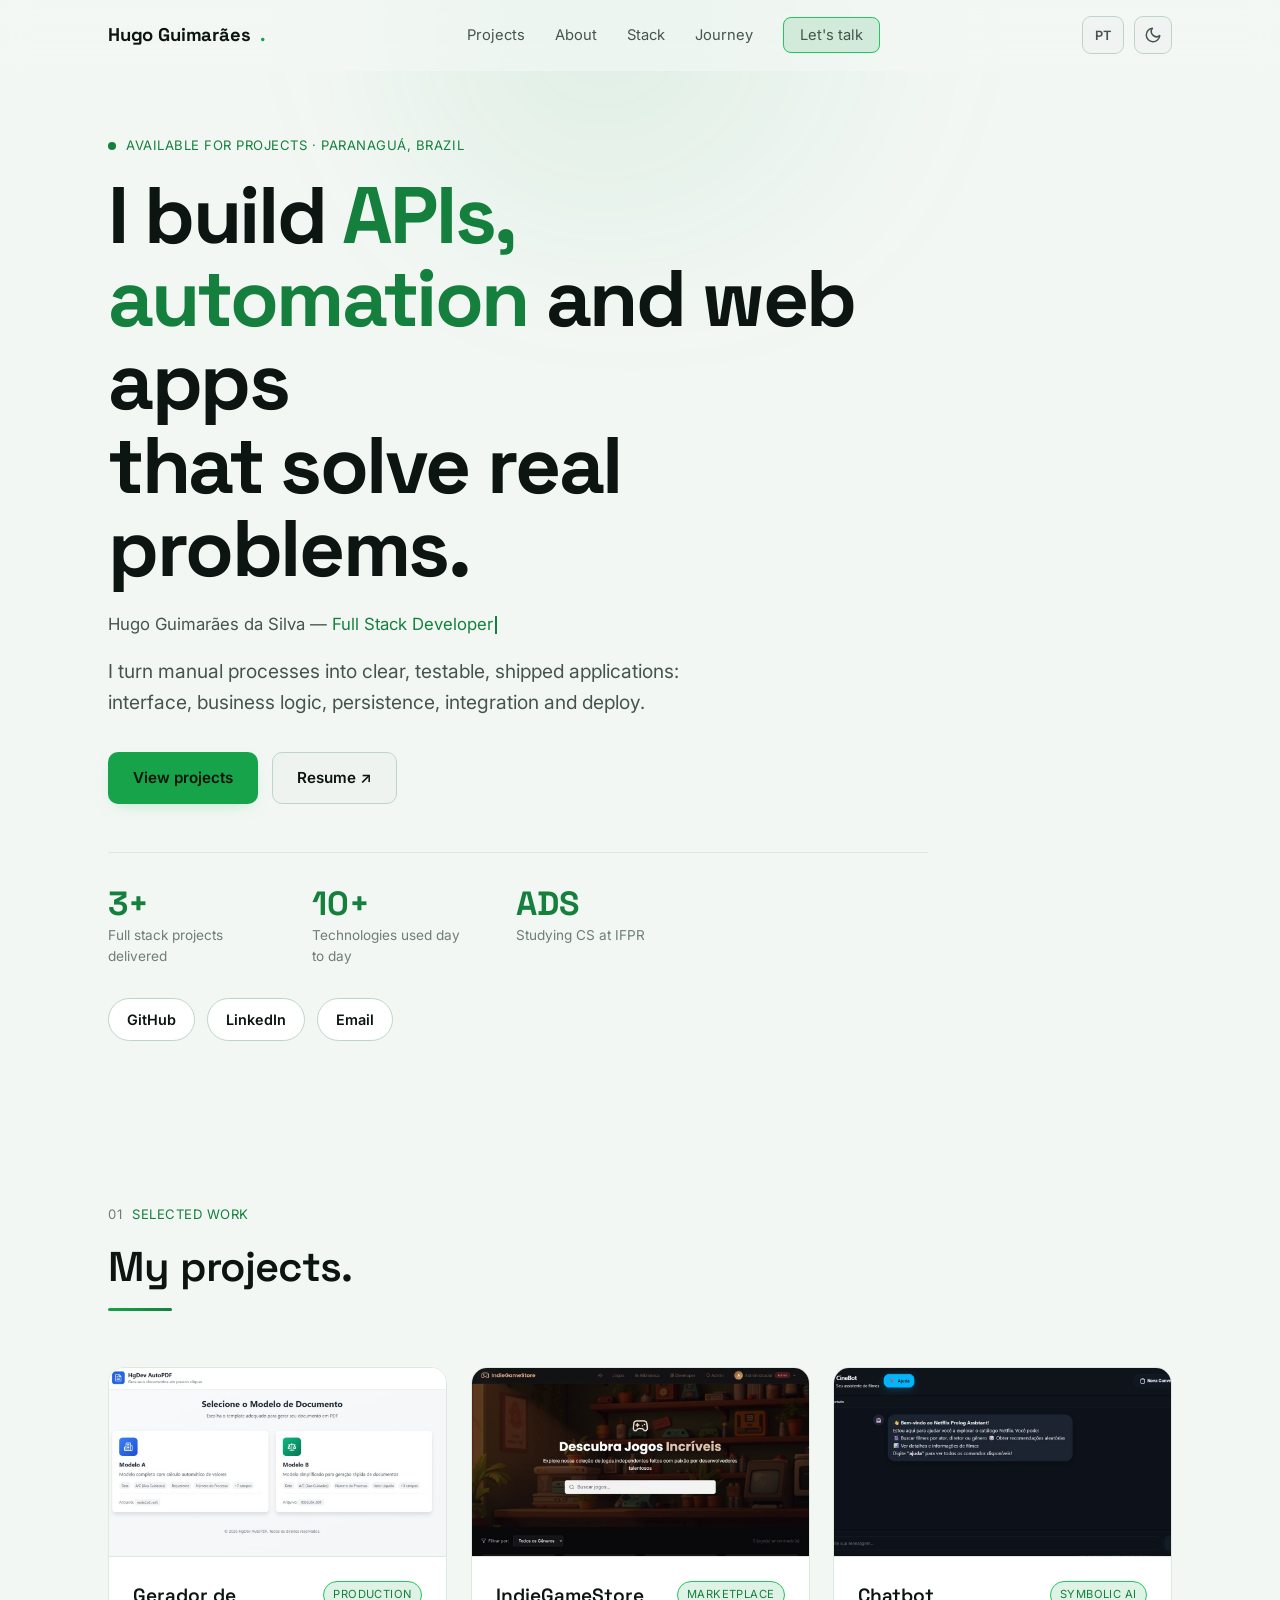
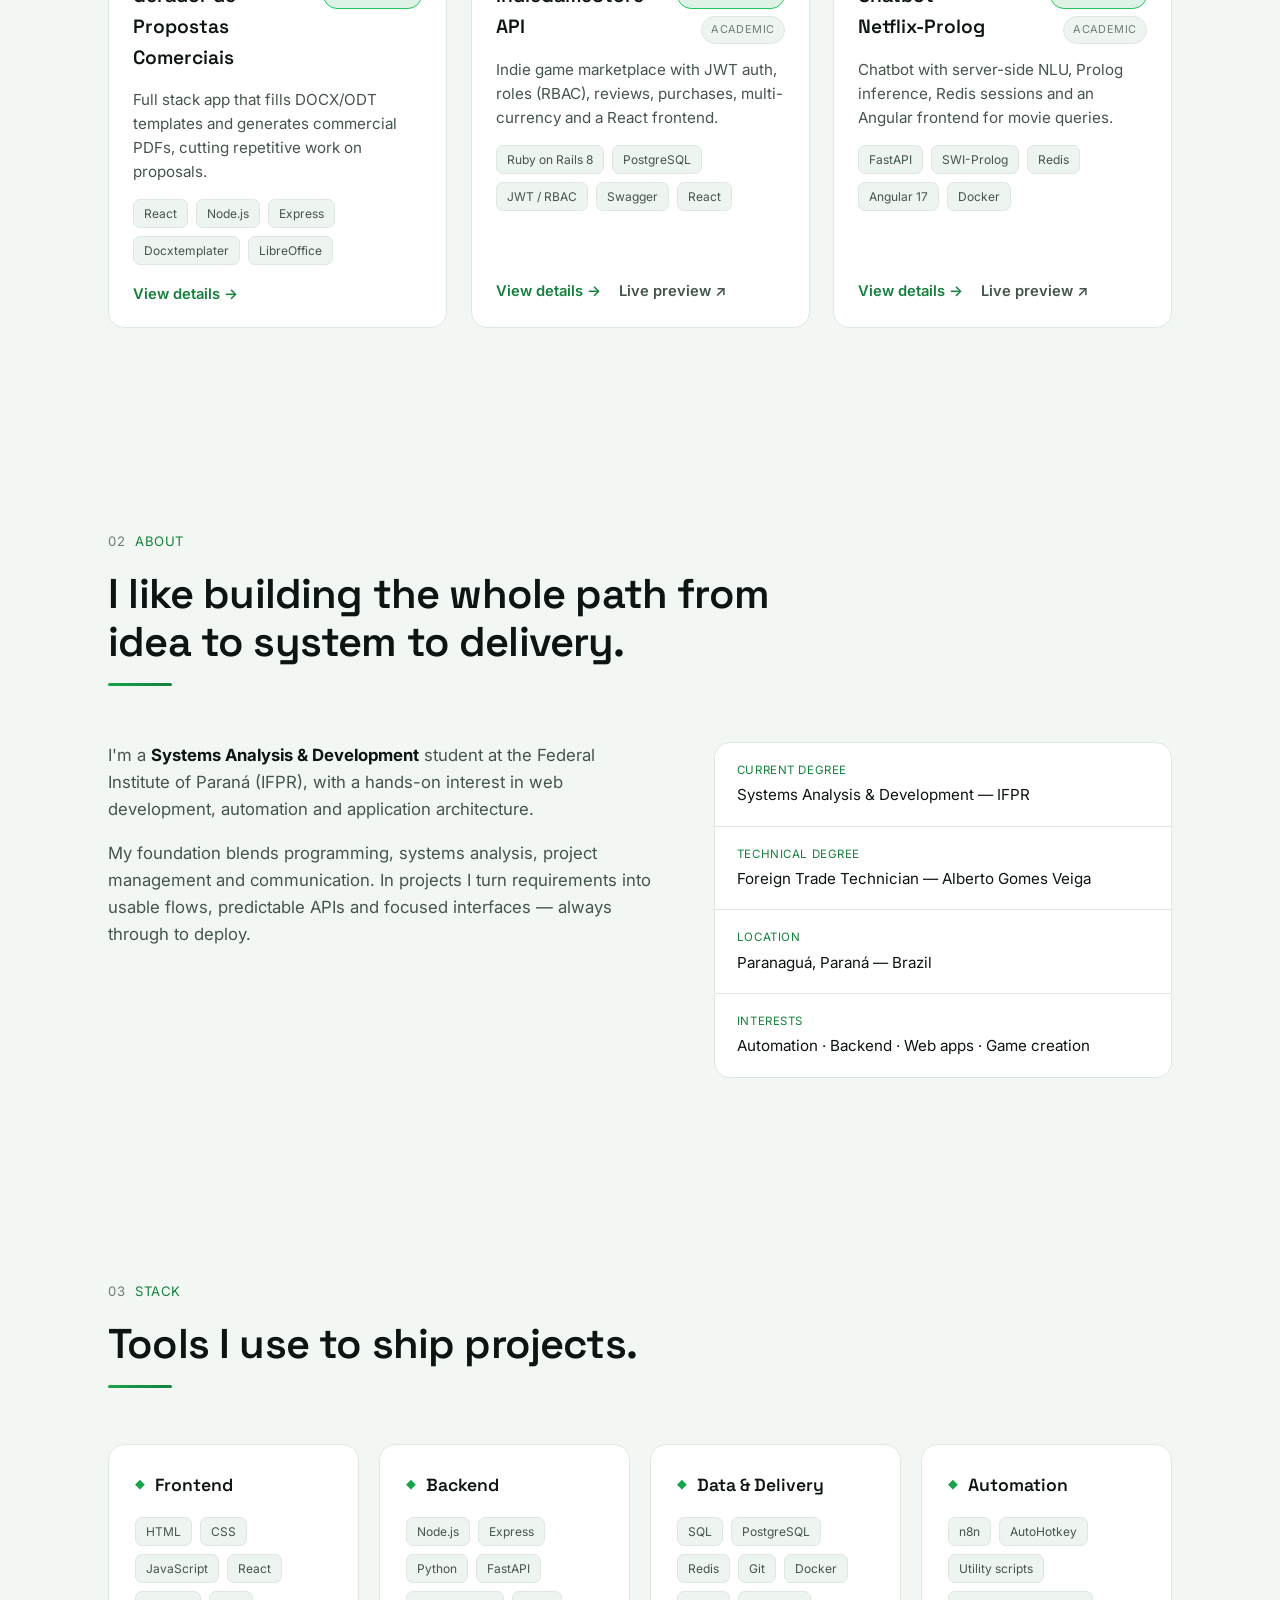
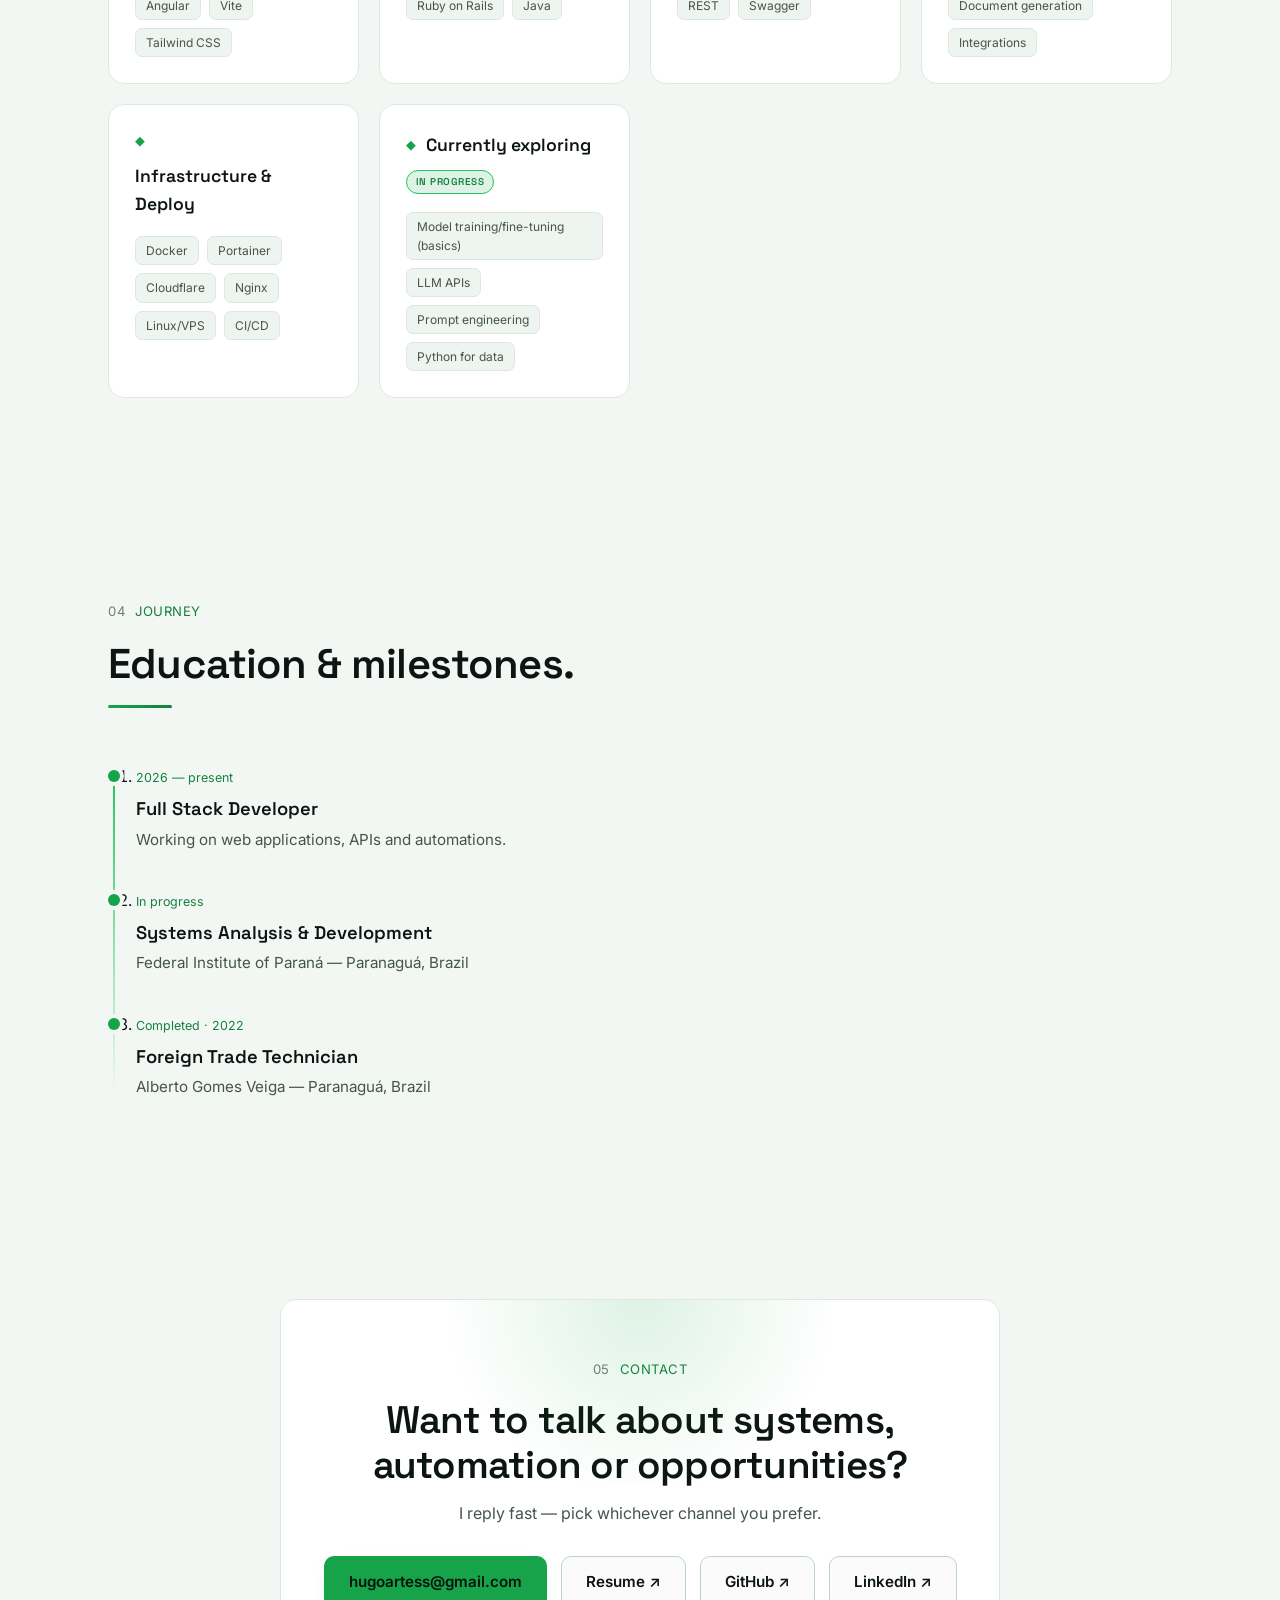
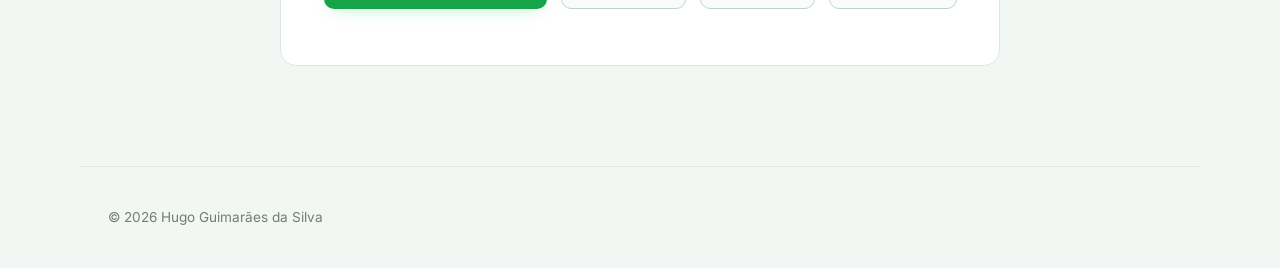
==== commit 0ab2801c: "fix: remove live links to the proposal generator The project stays in the portfolio and resume, with" ====
--- a/index.html
+++ b/index.html
@@ -8,6 +8,8 @@
     <meta name="theme-color" content="#0c100e">
     <link rel="canonical" href="https://hugogsilva.dev/">
     <link rel="icon" href="data:image/svg+xml,<svg xmlns='http://www.w3.org/2000/svg' viewBox='0 0 32 32'><rect width='32' height='32' rx='7' fill='%230c100e'/><text x='16' y='23' font-family='Arial,sans-serif' font-size='22' font-weight='bold' text-anchor='middle' fill='%234ade80'>H</text></svg>">
+    <link rel="apple-touch-icon" href="apple-touch-icon.png">
+    <link rel="manifest" href="site.webmanifest">
     <meta property="og:title" content="Hugo Guimarães da Silva | Full Stack Developer">
     <meta property="og:description" content="Sistemas web, automação de documentos, APIs e projetos completos com frontend, backend e deploy.">
     <meta property="og:type" content="website">
@@ -130,7 +132,6 @@
                         </ul>
                         <div class="work-actions">
                             <button class="work-link work-details-btn" data-i18n="projects.details">Ver detalhes →</button>
-                            <a class="work-link work-live" href="https://docx.hugogsilva.dev/" target="_blank" rel="noopener noreferrer" data-i18n="projects.live">Live preview ↗</a>
                         </div>
                     </div>
                 </article>
--- a/style.css
+++ b/style.css
@@ -420,7 +420,7 @@
 /* ---------- Projects ---------- */
 .work-grid {
     display: grid;
-    grid-template-columns: repeat(auto-fit, minmax(330px, 1fr));
+    grid-template-columns: repeat(auto-fit, minmax(min(100%, 330px), 1fr));
     gap: 24px;
 }
 .work-card {
@@ -576,7 +576,7 @@
 /* ---------- Stack ---------- */
 .stack-grid {
     display: grid;
-    grid-template-columns: repeat(auto-fit, minmax(250px, 1fr));
+    grid-template-columns: repeat(auto-fit, minmax(min(100%, 250px), 1fr));
     gap: 20px;
 }
 .stack-card {
@@ -906,6 +906,10 @@
 
     .hero-stats { gap: 28px; }
     .hero-stats strong { font-size: 1.7rem; }
+
+    .brand { font-size: 1rem; }
+    .nav-controls { gap: 8px; }
+    .lang-toggle { width: 38px; }
 }
 
 @media (prefers-reduced-motion: reduce) {
